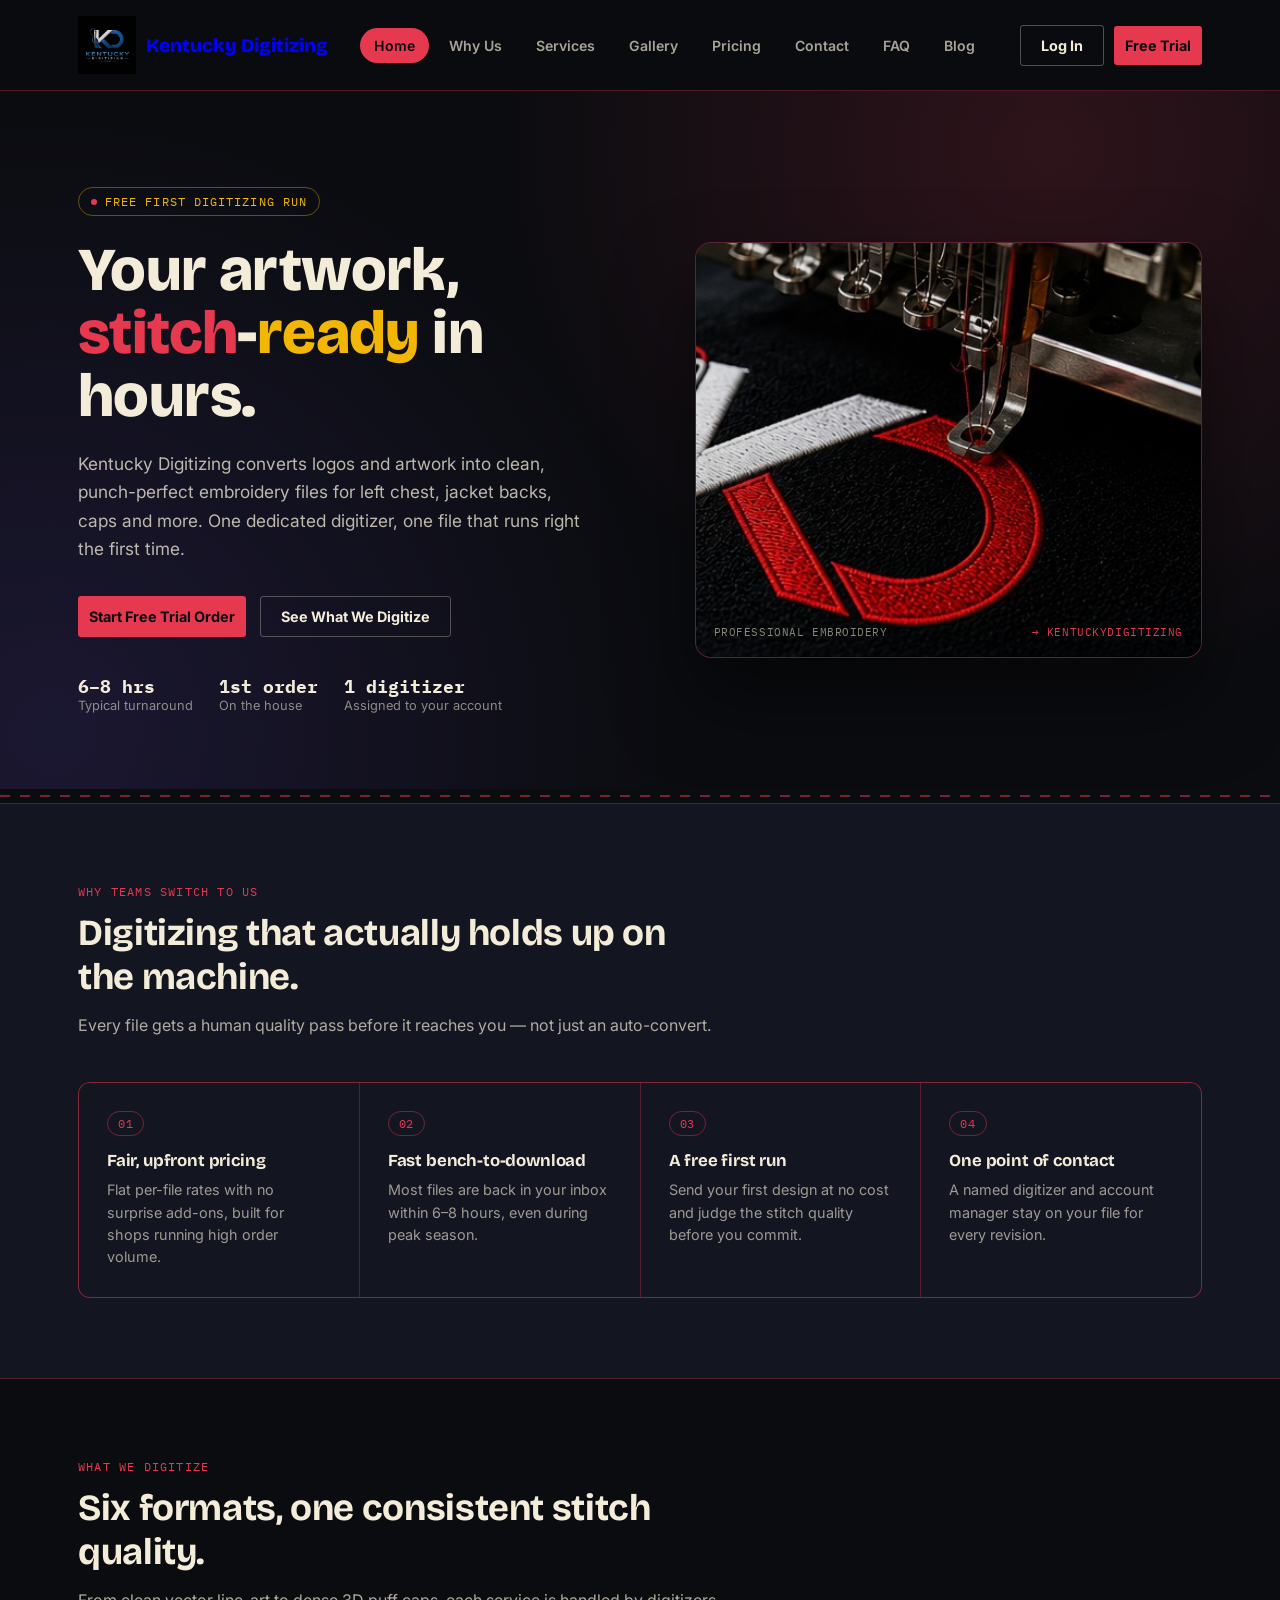
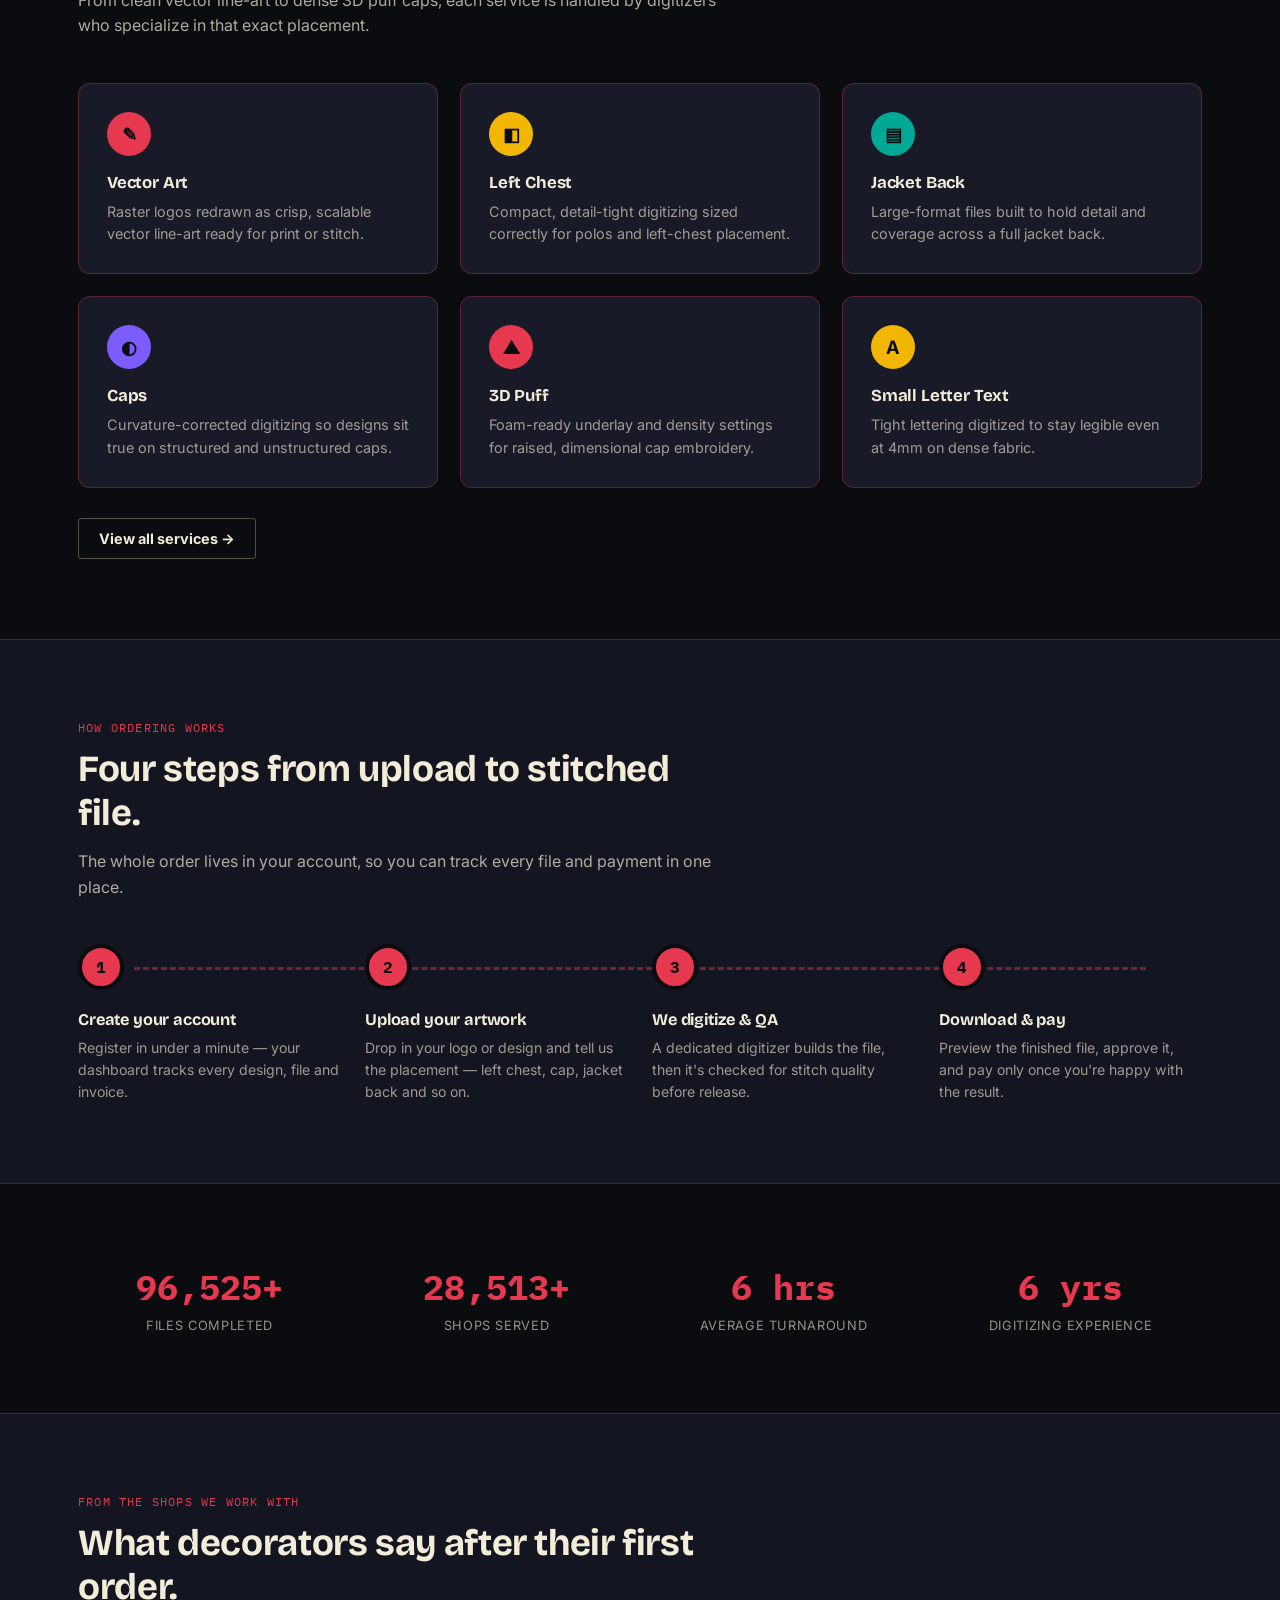
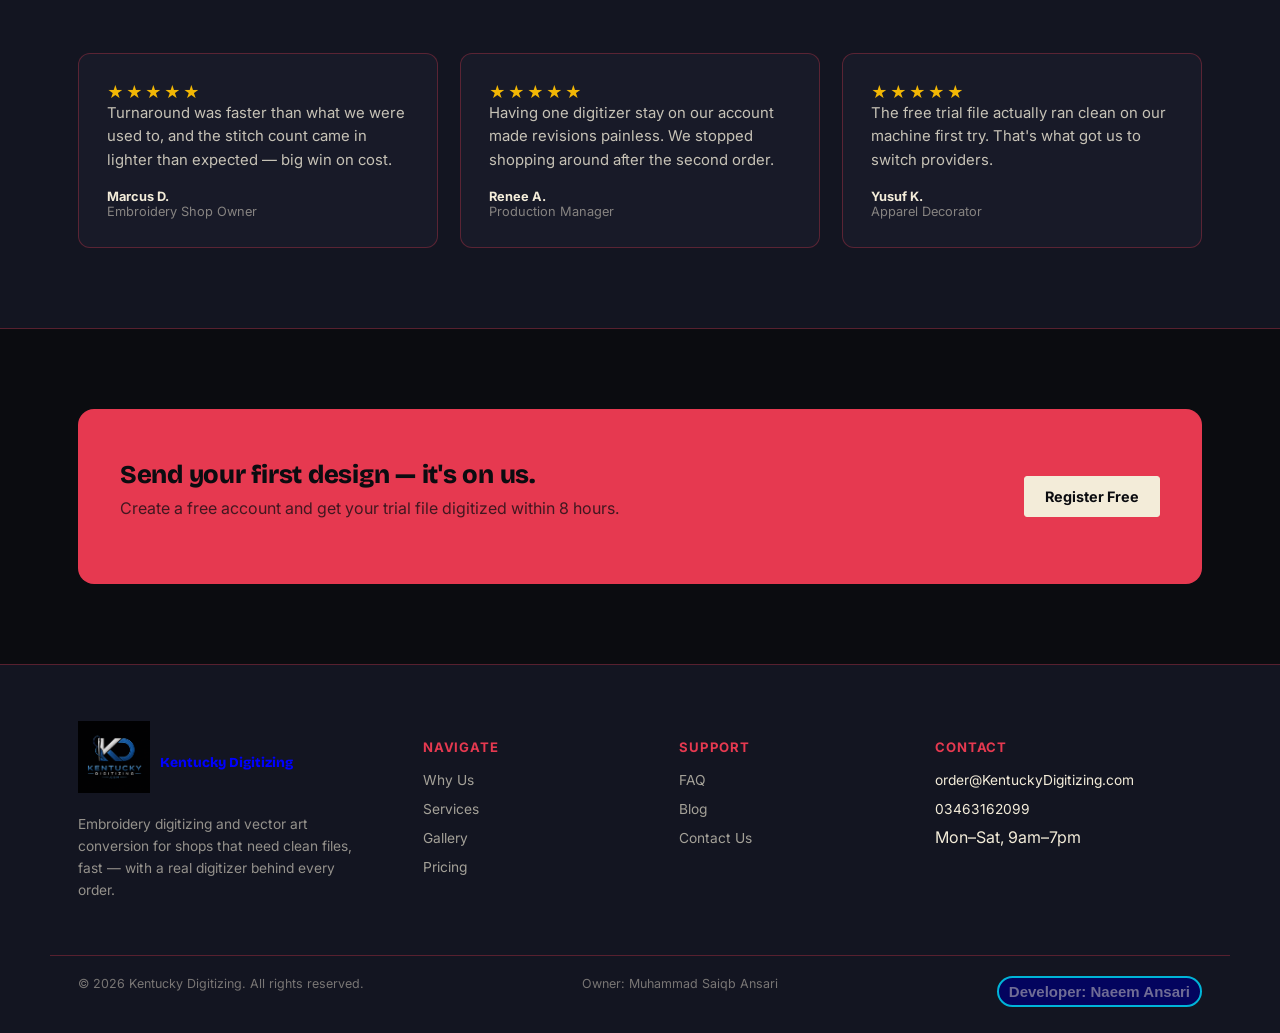
==== index.html @ 79f9b1a9 "Add files via upload" ====
<!DOCTYPE html>
<html lang="en">
<head>
<link rel="preconnect" href="https://fonts.googleapis.com">
<link rel="preconnect" href="https://fonts.gstatic.com" crossorigin>
<link href="https://fonts.googleapis.com/css2?family=Anton&family=Germania+One&family=Honk:MORF@15&family=Sekuya&display=swap" rel="stylesheet">

<meta charset="UTF-8">
<meta name="viewport" content="width=device-width, initial-scale=1.0">
<title>Kentucky Digitizing — Embroidery Digitizing &amp; Vector Art</title>
<meta name="description" content="Kentucky Digitizing turns your artwork into clean, machine-ready embroidery files. Fast turnaround, free first-order trial, dedicated digitizer.">
<link rel="preconnect" href="https://fonts.googleapis.com">
<link rel="preconnect" href="https://fonts.gstatic.com" crossorigin>
<link href="https://fonts.googleapis.com/css2?family=Bricolage+Grotesque:opsz,wght@12..96,400;12..96,600;12..96,700;12..96,800&family=Inter:wght@400;500;600;700&family=IBM+Plex+Mono:wght@500;600&display=swap" rel="stylesheet">
<link rel="stylesheet" href="assets/style.css">
<link rel="icon" type="image/png" href="assets/favicon.png">
<link rel="apple-touch-icon" href="assets/favicon.png">
<style>
  .hero{ position:relative; padding:96px 0 76px; overflow:hidden;
    background: radial-gradient(circle at 82% 8%, rgba(230,57,80,0.16), transparent 45%),
                radial-gradient(circle at 4% 92%, rgba(124,92,252,0.14), transparent 45%);
  }
  .hero-grid{ display:grid; grid-template-columns:1.05fr 0.95fr; gap:56px; align-items:center; position:relative; z-index:1;}
  .eyebrow{ display:inline-flex; align-items:center; gap:8px; font-family:'IBM Plex Mono',monospace; font-size:0.75rem; letter-spacing:0.09em; text-transform:uppercase; color:var(--gold); padding:6px 12px; border:1px solid rgba(242,183,5,0.4); border-radius:20px; margin-bottom:22px;}
  .eyebrow .dot{width:6px;height:6px;border-radius:50%;background:var(--crimson);}
  .hero h1{ font-size:clamp(2.3rem,4.8vw,3.8rem); line-height:1.04; font-weight:800; color:var(--canvas);}
  .hero h1 .sw1{color:var(--crimson);}
  .hero h1 .sw2{color:var(--gold);}
  .hero p.lead{ margin-top:22px; font-size:1.08rem; line-height:1.65; color:rgba(243,236,217,0.76); max-width:46ch;}
  .hero-ctas{display:flex; gap:14px; margin-top:32px; flex-wrap:wrap;}
  .trust-row{display:flex; gap:26px; margin-top:38px; flex-wrap:wrap;}
  .trust-row div{font-size:0.8rem; color:rgba(243,236,217,0.55);}
  .trust-row strong{display:block; font-family:'IBM Plex Mono',monospace; font-size:1.12rem; color:var(--canvas);}

  .hoop{ position:relative; aspect-ratio:1/0.82; border-radius:16px; background:var(--bg-card); border:1px solid var(--line); overflow:hidden;
    box-shadow:0 40px 80px rgba(0,0,0,0.5);}
  .hoop-inner{ position:absolute; inset:26px; border:2px dashed rgba(243,236,217,0.18); border-radius:50%; display:flex; align-items:center; justify-content:center;}
  .hoop-fabric{ position:absolute; inset:0; background-image: linear-gradient(rgba(243,236,217,0.05) 1px, transparent 1px), linear-gradient(90deg, rgba(243,236,217,0.05) 1px, transparent 1px); background-size:14px 14px;}
  .hoop-caption{ position:absolute; bottom:18px; left:18px; right:18px; display:flex; justify-content:space-between; font-family:'IBM Plex Mono',monospace; font-size:0.7rem; color:rgba(243,236,217,0.55); text-transform:uppercase; letter-spacing:0.05em;}
  .hoop-caption span.hot{color:var(--crimson);}
  .hoop-mark{ position:relative; z-index:1; text-align:center; }
  .hoop-mark svg{ width:150px; height:150px; }
  .stitch-path{ fill:none; stroke-width:3; stroke-linecap:round; stroke-dasharray:6 7; stroke-dashoffset:900; animation:draw 3s ease forwards 0.4s;}
  .stitch-path.c1{stroke:var(--crimson);}
  .stitch-path.c2{stroke:var(--gold); animation-delay:1s;}
  .stitch-path.c3{stroke:var(--teal); animation-delay:1.7s;}
  @keyframes draw{ to{ stroke-dashoffset:0; } }
  .hoop-hint{ margin-top:14px; font-family:'IBM Plex Mono',monospace; font-size:0.7rem; color:rgba(243,236,217,0.4); text-transform:uppercase; letter-spacing:0.06em;}

  @media (max-width:960px){ .hero-grid{grid-template-columns:1fr;} .hoop{order:-1;} }

  .spool-grid{ display:grid; grid-template-columns:repeat(3,1fr); gap:22px; }
  @media (max-width:900px){.spool-grid{grid-template-columns:1fr 1fr;}}
  @media (max-width:560px){.spool-grid{grid-template-columns:1fr;}}

  .process-line{ position:relative; display:grid; grid-template-columns:repeat(4,1fr); gap:24px; }
  .process-line::before{ content:""; position:absolute; top:23px; left:5%; right:5%; height:0; border-top:3px dashed color-mix(in srgb, var(--accent) 45%, transparent); z-index:0;}
  .step{position:relative; z-index:1;}
  .step-badge{ width:46px; height:46px; border-radius:50%; background:var(--accent); color:var(--bg); display:flex; align-items:center; justify-content:center; font-family:'IBM Plex Mono',monospace; font-weight:700; margin-bottom:20px; border:4px solid var(--bg);}
  .step h3{font-size:1.02rem; color:var(--canvas); margin-bottom:8px; font-weight:700;}
  .step p{font-size:0.88rem; color:rgba(243,236,217,0.62); line-height:1.55; margin:0;}
  @media (max-width:900px){.process-line{grid-template-columns:1fr 1fr; row-gap:36px;} .process-line::before{display:none;}}
  @media (max-width:560px){.process-line{grid-template-columns:1fr;}}

  .quote-row{display:grid; grid-template-columns:repeat(3,1fr); gap:22px;}
  .quote-card p{font-size:0.93rem; line-height:1.6; color:rgba(243,236,217,0.8); margin:0 0 16px;}
  .quote-who{display:flex; justify-content:space-between; align-items:center; font-size:0.8rem;}
  .quote-who strong{color:var(--canvas); display:block;}
  .quote-who span{color:rgba(243,236,217,0.5);}
  .stars{color:var(--gold); letter-spacing:2px;}
  @media (max-width:900px){.quote-row{grid-template-columns:1fr;}}

  .hero-photo{position:relative;} .hero-photo img{width:100%;height:100%;object-fit:cover;display:block;} .hero-photo .hoop-overlay{position:absolute;inset:0;background:linear-gradient(90deg,rgba(10,11,13,.12),rgba(10,11,13,.02));pointer-events:none;}
</style>
</head>
<body class="pg-home">

<header>
  <div class="nav">
    <a href="index.html" class="brand"><img class="site-logo" src="assets/kentucky-digitizing-logo.png" alt="Kentucky Digitizing logo"><span class="brand-name">Kentucky Digitizing</span></a>
    <nav class="navlinks" id="navlinks">
      <a href="index.html">Home</a>
      <a href="why-us.html">Why Us</a>
      <a href="services.html">Services</a>
      <a href="gallery.html">Gallery</a>
      <a href="pricing.html">Pricing</a>
      <a href="contact.html">Contact</a>
      <a href="faq.html">FAQ</a>
      <a href="blog.html">Blog</a>
    </nav>
    <div class="navcta">
      <a href="contact.html" class="btn btn-ghost">Log In</a>
      <a href="pricing.html" class="btn btn-primary">Free Trial</a>
      <button class="menu-toggle" id="menuToggle" aria-label="Toggle menu">☰</button>
    </div>
  </div>
</header>

<section class="hero">
  <div class="wrap hero-grid">
    <div>
      <span class="eyebrow"><span class="dot"></span> Free first digitizing run</span>
      <h1>Your artwork, <span class="sw1">stitch</span>-<span class="sw2">ready</span> in hours.</h1>
      <p class="lead">Kentucky Digitizing converts logos and artwork into clean, punch-perfect embroidery files for left chest, jacket backs, caps and more. One dedicated digitizer, one file that runs right the first time.</p>
      <div class="hero-ctas">
        <a href="pricing.html" class="btn btn-primary">Start Free Trial Order</a>
        <a href="services.html" class="btn btn-ghost">See What We Digitize</a>
      </div>
      <div class="trust-row">
        <div><strong>6–8 hrs</strong>Typical turnaround</div>
        <div><strong>1st order</strong>On the house</div>
        <div><strong>1 digitizer</strong>Assigned to your account</div>
      </div>
    </div>
    <div class="hoop hero-photo">
      <img src="assets/gallery/hero-embroidery-machine.jpg" alt="Embroidery machine stitching a Kentucky Digitizing design">
      <div class="hoop-overlay"></div>
      <div class="hoop-caption"><span>PROFESSIONAL EMBROIDERY</span><span class="hot">→ KENTUCKYDIGITIZING</span></div>
    </div>
  </div>
</section>

<div class="stitch-rule"></div>

<section class="band">
  <div class="wrap">
    <div class="section-head">
      <span class="kicker">Why teams switch to us</span>
      <h2>Digitizing that actually holds up on the machine.</h2>
      <p>Every file gets a human quality pass before it reaches you — not just an auto-convert.</p>
    </div>
    <div class="grid-4">
      <div class="card"><div class="tag">01</div><h3 style="margin:14px 0 8px;font-size:1.05rem;">Fair, upfront pricing</h3><p style="font-size:0.9rem;color:rgba(243,236,217,0.62);margin:0;line-height:1.55;">Flat per-file rates with no surprise add-ons, built for shops running high order volume.</p></div>
      <div class="card"><div class="tag">02</div><h3 style="margin:14px 0 8px;font-size:1.05rem;">Fast bench-to-download</h3><p style="font-size:0.9rem;color:rgba(243,236,217,0.62);margin:0;line-height:1.55;">Most files are back in your inbox within 6–8 hours, even during peak season.</p></div>
      <div class="card"><div class="tag">03</div><h3 style="margin:14px 0 8px;font-size:1.05rem;">A free first run</h3><p style="font-size:0.9rem;color:rgba(243,236,217,0.62);margin:0;line-height:1.55;">Send your first design at no cost and judge the stitch quality before you commit.</p></div>
      <div class="card"><div class="tag">04</div><h3 style="margin:14px 0 8px;font-size:1.05rem;">One point of contact</h3><p style="font-size:0.9rem;color:rgba(243,236,217,0.62);margin:0;line-height:1.55;">A named digitizer and account manager stay on your file for every revision.</p></div>
    </div>
  </div>
</section>

<section>
  <div class="wrap">
    <div class="section-head">
      <span class="kicker">What we digitize</span>
      <h2>Six formats, one consistent stitch quality.</h2>
      <p>From clean vector line-art to dense 3D puff caps, each service is handled by digitizers who specialize in that exact placement.</p>
    </div>
    <div class="spool-grid">
      <div class="card"><div class="pill-icon" style="background:var(--crimson);">✎</div><h3 style="font-size:1.05rem;margin-bottom:8px;">Vector Art</h3><p style="font-size:0.9rem;color:rgba(243,236,217,0.62);margin:0;line-height:1.55;">Raster logos redrawn as crisp, scalable vector line-art ready for print or stitch.</p></div>
      <div class="card"><div class="pill-icon" style="background:var(--gold);">◧</div><h3 style="font-size:1.05rem;margin-bottom:8px;">Left Chest</h3><p style="font-size:0.9rem;color:rgba(243,236,217,0.62);margin:0;line-height:1.55;">Compact, detail-tight digitizing sized correctly for polos and left-chest placement.</p></div>
      <div class="card"><div class="pill-icon" style="background:var(--teal);">▤</div><h3 style="font-size:1.05rem;margin-bottom:8px;">Jacket Back</h3><p style="font-size:0.9rem;color:rgba(243,236,217,0.62);margin:0;line-height:1.55;">Large-format files built to hold detail and coverage across a full jacket back.</p></div>
      <div class="card"><div class="pill-icon" style="background:var(--violet);">◐</div><h3 style="font-size:1.05rem;margin-bottom:8px;">Caps</h3><p style="font-size:0.9rem;color:rgba(243,236,217,0.62);margin:0;line-height:1.55;">Curvature-corrected digitizing so designs sit true on structured and unstructured caps.</p></div>
      <div class="card"><div class="pill-icon" style="background:var(--crimson);">▲</div><h3 style="font-size:1.05rem;margin-bottom:8px;">3D Puff</h3><p style="font-size:0.9rem;color:rgba(243,236,217,0.62);margin:0;line-height:1.55;">Foam-ready underlay and density settings for raised, dimensional cap embroidery.</p></div>
      <div class="card"><div class="pill-icon" style="background:var(--gold);">A</div><h3 style="font-size:1.05rem;margin-bottom:8px;">Small Letter Text</h3><p style="font-size:0.9rem;color:rgba(243,236,217,0.62);margin:0;line-height:1.55;">Tight lettering digitized to stay legible even at 4mm on dense fabric.</p></div>
    </div>
    <div style="margin-top:30px;"><a href="services.html" class="btn btn-ghost">View all services →</a></div>
  </div>
</section>

<section class="band">
  <div class="wrap">
    <div class="section-head">
      <span class="kicker">How ordering works</span>
      <h2>Four steps from upload to stitched file.</h2>
      <p>The whole order lives in your account, so you can track every file and payment in one place.</p>
    </div>
    <div class="process-line">
      <div class="step"><div class="step-badge">1</div><h3>Create your account</h3><p>Register in under a minute — your dashboard tracks every design, file and invoice.</p></div>
      <div class="step"><div class="step-badge">2</div><h3>Upload your artwork</h3><p>Drop in your logo or design and tell us the placement — left chest, cap, jacket back and so on.</p></div>
      <div class="step"><div class="step-badge">3</div><h3>We digitize &amp; QA</h3><p>A dedicated digitizer builds the file, then it's checked for stitch quality before release.</p></div>
      <div class="step"><div class="step-badge">4</div><h3>Download &amp; pay</h3><p>Preview the finished file, approve it, and pay only once you're happy with the result.</p></div>
    </div>
  </div>
</section>

<section>
  <div class="wrap stats-grid">
    <div class="stat"><strong data-count="98000" data-suffix="+">98,000</strong><span>Files completed</span></div>
    <div class="stat"><strong data-count="31500" data-suffix="+">31,500</strong><span>Shops served</span></div>
    <div class="stat"><strong data-count="8" data-suffix=" hrs">8</strong><span>Average turnaround</span></div>
    <div class="stat"><strong data-count="11" data-suffix=" yrs">11</strong><span>Digitizing experience</span></div>
  </div>
</section>

<section class="band">
  <div class="wrap">
    <div class="section-head">
      <span class="kicker">From the shops we work with</span>
      <h2>What decorators say after their first order.</h2>
    </div>
    <div class="quote-row">
      <div class="card quote-card"><div class="stars">★★★★★</div><p>Turnaround was faster than what we were used to, and the stitch count came in lighter than expected — big win on cost.</p><div class="quote-who"><div><strong>Marcus D.</strong><span>Embroidery Shop Owner</span></div></div></div>
      <div class="card quote-card"><div class="stars">★★★★★</div><p>Having one digitizer stay on our account made revisions painless. We stopped shopping around after the second order.</p><div class="quote-who"><div><strong>Renee A.</strong><span>Production Manager</span></div></div></div>
      <div class="card quote-card"><div class="stars">★★★★★</div><p>The free trial file actually ran clean on our machine first try. That's what got us to switch providers.</p><div class="quote-who"><div><strong>Yusuf K.</strong><span>Apparel Decorator</span></div></div></div>
    </div>
  </div>
</section>

<section>
  <div class="wrap">
    <div class="cta-band">
      <div><h2>Send your first design — it's on us.</h2><p>Create a free account and get your trial file digitized within 8 hours.</p></div>
      <a href="contact.html" class="btn btn-navlike">Register Free</a>
    </div>
  </div>
</section>

<footer>
  <div class="wrap foot-grid">
    <div class="foot-brand">
      <a href="index.html" class="brand"><img class="site-logo" src="assets/kentucky-digitizing-logo.png" alt="Kentucky Digitizing logo"><span class="brand-name">Kentucky Digitizing</span></a>
      <p>Embroidery digitizing and vector art conversion for shops that need clean files, fast — with a real digitizer behind every order.</p>
    </div>
    <div><h4>Navigate</h4><ul><li><a href="why-us.html">Why Us</a></li><li><a href="services.html">Services</a></li><li><a href="gallery.html">Gallery</a></li><li><a href="pricing.html">Pricing</a></li></ul></div>
    <div><h4>Support</h4><ul><li><a href="faq.html">FAQ</a></li><li><a href="blog.html">Blog</a></li><li><a href="contact.html">Contact Us</a></li></ul></div>
    <div><h4>Contact</h4><ul><li><a href="mailto:order@KentuckyDigitizing.com">order@KentuckyDigitizing.com</a></li><li><a href="tel:03463162099">03463162099</a></li><li>Mon–Sat, 9am–7pm</li></ul></div>
  </div>
  <div class="wrap foot-bottom">
    <span>© 2026 Kentucky Digitizing. All rights reserved.</span>
    <span>Owner: Muhammad Saiqb Ansari</span>
	<a href="tel:03161618156" class="Naeem" >Developer: Naeem Ansari</a>
  </div>
</footer>

<script src="assets/script.js"></script>
</body>
</html>
---- assets/style.css ----
/* ============ StitchForge Digitizing — design system ============ */
// <uniquifier>: Use a unique and descriptive class name

.honk-<uniquifier> {
  font-family: "Honk", system-ui;
  font-optical-sizing: auto;
  font-weight: 400;
  font-style: normal;
  font-variation-settings:
    "MORF" 15,
    "SHLN" 50;
}

:root{
  --bg:#0b0c10;
  --bg-soft:#131521;
  --bg-card:#181a28;
  --canvas:#f3ecd9;
  --charcoal:#23252f;
  --line: color-mix(in srgb, var(--accent) 32%, transparent);

  /* thread spool palette — each page owns one as its accent */
  --crimson:#e63950;
  --gold:#f2b705;
  --teal:#00a896;
  --violet:#7c5cfc;

  --accent: var(--crimson); /* overridden per page via body class */
  --maxw: 1180px;
}
body.pg-home{ --accent: var(--crimson); }
body.pg-why{ --accent: var(--violet); }
body.pg-services{ --accent: var(--gold); }
body.pg-gallery{ --accent: var(--teal); }
body.pg-pricing{ --accent: var(--gold); }
body.pg-contact{ --accent: var(--crimson); }
body.pg-faq{ --accent: var(--violet); }
body.pg-blog{ --accent: var(--teal); }

*{box-sizing:border-box;}
html{scroll-behavior:smooth;}
body{
  margin:0;
  background:var(--bg);
  color:var(--canvas);
  font-family:'Inter',sans-serif;
  -webkit-font-smoothing:antialiased;
  overflow-x:hidden;
}
h1,h2,h3,.display{
  font-family:'Bricolage Grotesque',sans-serif;
  letter-spacing:-0.01em;
  margin:0;
}
.mono{font-family:'IBM Plex Mono',monospace;}
a{color:inherit;text-decoration:none;}
img{max-width:100%;display:block;}
.wrap{max-width:var(--maxw);margin:0 auto;padding:0 28px;}
::selection{background:var(--accent);color:var(--bg);}
@media (prefers-reduced-motion: reduce){
  *{animation-duration:0.001ms !important; animation-iteration-count:1 !important; transition-duration:0.001ms !important;}
}

/* ---------- stitched rule ---------- */
.stitch-rule{
  height:14px; width:100%;
  background-image: repeating-linear-gradient(90deg, var(--accent) 0 10px, transparent 10px 20px);
  background-size: 20px 2px; background-repeat: repeat-x; background-position: left center;
  opacity:0.5;
}

/* ---------- header ---------- */
/* Note: no backdrop-filter/transform here on purpose — either one makes this
   element a "containing block" for its position:fixed children, which traps
   the mobile nav panel inside the header box instead of letting it hide
   against the real viewport. Use a near-opaque solid background instead. */
header{
  position:sticky; top:0; z-index:50;
  background:rgba(11,12,16,0.97);
  border-bottom:1px solid var(--line);
}
.nav{ display:flex; align-items:center; justify-content:space-between; padding:16px 28px; max-width:var(--maxw); margin:0 auto; }
.brand{ display:flex; align-items:center; gap:10px; font-family:'Bricolage Grotesque',sans-serif; font-weight:800; font-size:1.2rem; color:var(--canvas); }
.brand-mark{width:28px;height:28px;flex:none;}
.navlinks{display:flex; gap:6px; align-items:center;}
.navlinks a{
  font-size:0.88rem; font-weight:600; color:rgba(243,236,217,0.68);
  padding:9px 14px; border-radius:20px;
  transition:color .2s, background .2s;
}
.navlinks a:hover{color:var(--canvas); background:rgba(243,236,217,0.06);}
.navlinks a.active{color:var(--bg); background:var(--accent);}
.btn{
  display:inline-flex; align-items:center; gap:8px;
  padding:11px 20px; border-radius:3px;
  font-weight:700; font-size:0.9rem;
  border:1px solid transparent;
  cursor:pointer;
  transition:transform .18s ease, background .2s, border-color .2s, color .2s;
}
.btn-primary{background:var(--accent); color:var(--bg);padding:10px;}
.btn-primary:hover{transform:translateY(-4px); filter:brightness(1.1);}
.btn-ghost{border-color:rgba(243,236,217,0.3); color:var(--canvas);}
.btn-ghost:hover{border-color:var(--accent); color:var(--accent);transform:translateY(-4px);}
.navcta{display:flex; gap:10px; align-items:center;}
.menu-toggle{display:none;background:none;border:none;color:var(--canvas);font-size:1.6rem;cursor:pointer;}

@media (max-width: 980px){
  .navlinks{
    position:fixed; inset:60px 0 0 0; background:var(--bg);
    flex-direction:column; align-items:flex-start; padding:28px; gap:6px;
    transform:translateY(-110%); transition:transform .3s ease; border-top:1px solid var(--line);
  }
  .navlinks.open{transform:translateY(0);}
  .navlinks a{width:100%; padding:14px 10px; font-size:1rem;}
  .menu-toggle{display:block;}
  .navcta .btn-ghost{display:none;}
}

/* ---------- page hero (used on inner pages) ---------- */
.page-hero{
  padding:64px 0 54px;
  background:
    radial-gradient(circle at 85% 0%, color-mix(in srgb, var(--accent) 22%, transparent), transparent 50%);
  border-bottom:1px solid var(--line);
}
.page-hero .kicker{ color:var(--accent); }
.page-hero h1{ font-size:clamp(2rem,4.4vw,3.1rem); font-weight:800; margin-top:10px; max-width:18ch;}
.page-hero p{ margin-top:16px; color:rgba(243,236,217,0.72); max-width:56ch; font-size:1.02rem; line-height:1.6;}
.crumb{font-family:'IBM Plex Mono',monospace; font-size:0.76rem; color:rgba(243,236,217,0.5); text-transform:uppercase; letter-spacing:0.08em;}
.crumb a{color:var(--accent);}

section{padding:80px 0;}
.section-head{max-width:640px; margin-bottom:44px;}
.kicker{ font-family:'IBM Plex Mono',monospace; font-size:0.75rem; text-transform:uppercase; letter-spacing:0.1em; color:var(--accent); margin-bottom:12px; display:block; }
.section-head h2{font-size:clamp(1.6rem,3vw,2.3rem); color:var(--canvas); font-weight:700;}
.section-head p{margin-top:14px; color:rgba(243,236,217,0.7); font-size:1rem; line-height:1.6;}

.band{background:var(--bg-soft); border-top:1px solid var(--line); border-bottom:1px solid var(--line);}

/* ---------- cards ---------- */
.card{
  background:var(--bg-card); border:1px solid var(--line); border-radius:12px; padding:28px;
  transition:border-color .2s, transform .2s;
}
.card:hover{border-color:var(--accent); transform:translateY(-3px);}

.grid-2{display:grid; grid-template-columns:1fr 1fr; gap:22px;}
.grid-3{display:grid; grid-template-columns:repeat(3,1fr); gap:22px;}
.grid-4{display:grid; grid-template-columns:repeat(4,1fr); gap:1px; background:var(--line); border:1px solid var(--line); border-radius:12px; overflow:hidden;}
.grid-4 .card{border:none; border-radius:0; background:var(--bg-soft);}
@media (max-width:900px){.grid-3,.grid-4{grid-template-columns:1fr 1fr;} .grid-2{grid-template-columns:1fr;}}
@media (max-width:560px){.grid-3,.grid-4{grid-template-columns:1fr;}}

.pill-icon{
  width:44px; height:44px; border-radius:50%;
  display:flex; align-items:center; justify-content:center;
  margin-bottom:16px; font-size:1.15rem; color:var(--bg); font-weight:700;
}

/* ---------- footer ---------- */
footer{border-top:1px solid var(--line); padding:56px 0 26px; background:var(--bg-soft);}
.foot-grid{display:grid; grid-template-columns:1.4fr 1fr 1fr 1.2fr; gap:34px;}
.foot-grid h4{font-size:0.82rem; text-transform:uppercase; letter-spacing:0.06em; color:var(--accent); margin-bottom:14px;}
.foot-grid ul{list-style:none; padding:0; margin:0; display:flex; flex-direction:column; gap:9px;}
.foot-grid a{font-size:0.86rem; color:rgba(243,236,217,0.65); transition:color .2s;}
.foot-grid a:hover{color:var(--canvas);}
.foot-brand p{font-size:0.86rem; color:rgba(243,236,217,0.58); line-height:1.6; max-width:32ch; margin-top:10px;}
.foot-bottom{margin-top:40px; padding-top:20px; border-top:1px solid var(--line); display:flex; justify-content:space-between; flex-wrap:wrap; gap:10px; font-size:0.78rem; color:rgba(243,236,217,0.45);}
@media (max-width:900px){.foot-grid{grid-template-columns:1fr 1fr;}}
@media (max-width:560px){.foot-grid{grid-template-columns:1fr;}}

/* ---------- stitch cursor trail canvas ---------- */
#stitchCanvas{ position:absolute; inset:0; width:100%; height:100%; pointer-events:none; }

/* ---------- stats ---------- */
.stats-grid{display:grid; grid-template-columns:repeat(4,1fr); gap:24px; text-align:center;}
.stat strong{ display:block; font-family:'IBM Plex Mono',monospace; font-size:clamp(1.5rem,3vw,2.2rem); color:var(--accent); }
.stat span{display:block; margin-top:8px; font-size:0.8rem; color:rgba(243,236,217,0.6); text-transform:uppercase; letter-spacing:0.05em;}
@media (max-width:700px){.stats-grid{grid-template-columns:1fr 1fr; row-gap:30px;}}

/* stats drop-in animation: number falls from above and settles with a small bounce */
.stat{ opacity:0; transform:translateY(-70px) scale(0.85); will-change:transform,opacity; }
.stat.stat-in{ animation:statDrop 0.85s cubic-bezier(.22,1.4,.36,1) forwards; }
.stats-grid .stat:nth-child(1){ animation-delay:0s; }
.stats-grid .stat:nth-child(2){ animation-delay:0.14s; }
.stats-grid .stat:nth-child(3){ animation-delay:0.28s; }
.stats-grid .stat:nth-child(4){ animation-delay:0.42s; }
@keyframes statDrop{
  0%{ opacity:0; transform:translateY(-70px) scale(0.85); }
  60%{ opacity:1; transform:translateY(8px) scale(1.05); }
  80%{ transform:translateY(-4px) scale(0.99); }
  100%{ opacity:1; transform:translateY(0) scale(1); }
}
@media (prefers-reduced-motion: reduce){
  .stat{ opacity:1; transform:none; }
  .stat.stat-in{ animation:none; }
}

/* ---------- cta band ---------- */
.cta-band{
  background:var(--accent);
  border-radius:16px; padding:50px 42px;
  display:flex; align-items:center; justify-content:space-between; gap:24px; flex-wrap:wrap;
}
.cta-band h2{font-size:1.6rem; color:#0b0c10; font-weight:800; max-width:26ch;}
.cta-band p{color:rgba(11,12,16,0.75); margin-top:8px;}
.cta-band .btn-primary{background:var(--bg); color:var(--canvas); border-color:var(--bg);}
.cta-band .btn-primary:hover{background:var(--canvas); color:var(--bg); border-color:var(--canvas);}
/* CTA action buttons use the same light/neutral treatment as navbar links */
.cta-band .btn-navlike{background:var(--canvas); color:var(--bg); border-color:var(--canvas);}
.cta-band .btn-navlike:hover{background:transparent; color:var(--canvas); border-color:var(--canvas);}

/* ---------- misc components ---------- */
.tag{display:inline-block; font-family:'IBM Plex Mono',monospace; font-size:0.72rem; text-transform:uppercase; letter-spacing:0.06em; color:var(--accent); border:1px solid color-mix(in srgb, var(--accent) 45%, transparent); padding:4px 10px; border-radius:20px;}

.accordion-item{border-bottom:1px solid var(--line);}
.accordion-q{
  width:100%; text-align:left; background:none; border:none; color:var(--canvas);
  font-family:'Bricolage Grotesque',sans-serif; font-size:1.04rem; font-weight:700;
  padding:22px 0; cursor:pointer; display:flex; justify-content:space-between; align-items:center; gap:16px;
}
.accordion-q .plus{ color:var(--accent); font-size:1.3rem; transition:transform .25s; flex:none;}
.accordion-item.open .plus{transform:rotate(45deg);color:red;}
.accordion-a{ max-height:0; overflow:hidden; transition:max-height .3s ease; }
.accordion-a p{ padding:0 0 22px; color:rgba(243,236,217,0.68); line-height:1.6; font-size:0.94rem; margin:0; max-width:70ch;}

.form-field{ display:flex; flex-direction:column; gap:8px; margin-bottom:18px; }
.form-field label{ font-size:0.82rem; color:rgba(243,236,217,0.7); font-weight:600;}
.form-field input, .form-field select, .form-field textarea{
  background:var(--bg-card); border:1px solid var(--line); border-radius:6px; color:var(--canvas);
  padding:12px 14px; font-family:'Inter',sans-serif; font-size:0.94rem;
}
.form-field input:focus, .form-field select:focus, .form-field textarea:focus{ outline:2px solid var(--accent); border-color:transparent; }

.swatch{
  aspect-ratio:4/3; border-radius:12px; position:relative; overflow:hidden;
  display:flex; align-items:flex-end; padding:18px;
  border:1px solid var(--line);
}
.swatch span{ font-family:'IBM Plex Mono',monospace; font-size:0.76rem; color:var(--canvas); background:rgba(0,0,0,0.5); padding:4px 10px; border-radius:20px; }

.blog-card img, .blog-card .thumb{ border-radius:10px; margin-bottom:16px; }
.blog-meta{ font-family:'IBM Plex Mono',monospace; font-size:0.72rem; color:rgba(243,236,217,0.5); text-transform:uppercase; letter-spacing:0.05em; margin-bottom:10px; }


/* Kentucky Digitizing branding */
.site-logo{width:58px;height:58px;object-fit:contain;display:block;flex:0 0 auto;}
.brand{gap:10px;}
.brand-name{font-weight:1000;white-space:nowrap;color:blue;}
.brand-name:hover{
	color:red;
	transition:2s;
}
.foot-brand .site-logo{width:72px;height:72px;margin-bottom:10px;}
.info-card a, footer a[href^="mailto:"], footer a[href^="tel:"]{color:inherit;}
@media (max-width:560px){.site-logo{width:48px;height:48px;}.brand-name{font-size:.9rem;}}

/* ---------- embroidery showcase ---------- */
.embroidery-showcase{
  position:relative;
  overflow:hidden;
  background:
    radial-gradient(circle at 10% 20%, rgba(230,57,80,.10), transparent 32%),
    radial-gradient(circle at 90% 80%, rgba(124,92,252,.10), transparent 34%);
}
.embroidery-head{max-width:720px;}
.embroidery-grid{display:grid;grid-template-columns:repeat(3,1fr);gap:18px;}
.embroidery-card{
  position:relative;overflow:hidden;
  background:linear-gradient(145deg,rgba(255,255,255,.035),rgba(255,255,255,.012));
  border:1px solid var(--line);border-radius:16px;
  transition:transform .25s ease,border-color .25s ease,box-shadow .25s ease;
}
.embroidery-card:hover{transform:translateY(-5px);border-color:var(--accent);box-shadow:0 18px 45px rgba(0,0,0,.28);}
.embroidery-card.featured{grid-column:span 2;display:grid;grid-template-columns:.9fr 1.1fr;align-items:stretch;}
.embroidery-art{
  min-height:180px;position:relative;display:flex;align-items:center;justify-content:center;
  background-color:#101219;overflow:hidden;border-bottom:1px solid var(--line);
}
.featured .embroidery-art{height:100%;min-height:260px;border-bottom:0;border-right:1px solid var(--line);}
.embroidery-art:before{content:"";position:absolute;inset:18px;border:1px dashed rgba(243,236,217,.13);border-radius:50%;}
.hoop-art strong{font-family:'Bricolage Grotesque',sans-serif;font-size:4rem;letter-spacing:-.08em;color:var(--canvas);text-shadow:5px 0 0 var(--crimson),-5px 0 0 var(--teal);position:relative;z-index:2;}
.thread-ring{position:absolute;width:145px;height:145px;border:4px dashed var(--gold);border-radius:50%;animation:spinThread 12s linear infinite;}
.needle{position:absolute;left:27%;top:22%;font-size:4rem;color:var(--canvas);transform:rotate(35deg);z-index:3;}
.cap-art span,.puff-art span,.chest-art span,.patch-art span,.jacket-art span{font-family:'IBM Plex Mono',monospace;font-weight:700;letter-spacing:.12em;color:var(--canvas);position:relative;z-index:2;}
.cap-art:after{content:"";position:absolute;width:145px;height:72px;border:4px solid var(--teal);border-bottom:0;border-radius:90px 90px 0 0;bottom:36px;transform:skewX(-10deg);}
.cap-art i{position:absolute;width:110px;height:15px;background:var(--teal);bottom:32px;right:23%;border-radius:50%;transform:rotate(-8deg);}
.puff-art{background:radial-gradient(circle at center,rgba(230,57,80,.16),transparent 60%),#101219;}
.puff-art:after{content:"";position:absolute;width:105px;height:105px;border:8px solid var(--crimson);border-radius:18px;box-shadow:0 0 0 5px rgba(230,57,80,.18);transform:rotate(45deg);}
.chest-art:after{content:"";position:absolute;width:150px;height:115px;border:3px solid var(--gold);border-radius:16px 16px 35px 35px;transform:perspective(160px) rotateX(12deg);}
.chest-art b{position:absolute;width:52px;height:32px;border:3px solid var(--gold);border-radius:4px;right:28%;top:40%;z-index:1;}
.patch-art:after{content:"";position:absolute;width:125px;height:92px;background:rgba(0,168,150,.08);border:3px dashed var(--teal);border-radius:14px;transform:rotate(-6deg);}
.jacket-art:after{content:"";position:absolute;width:130px;height:135px;border:3px solid var(--violet);border-radius:18px 18px 35px 35px;top:25px;}
.jacket-art em{position:absolute;width:3px;height:118px;background:var(--violet);top:34px;z-index:1;}
.embroidery-content{padding:22px;}
.embroidery-content h3{margin:12px 0 8px;font-size:1.12rem;color:var(--canvas);}
.embroidery-content p{margin:0;color:rgba(243,236,217,.62);font-size:.88rem;line-height:1.6;}
.text-link{display:inline-block;margin-top:16px;color:var(--accent);font-family:'IBM Plex Mono',monospace;font-size:.76rem;font-weight:600;}
.text-link:hover{text-decoration:underline;}
.embroidery-cta{margin-top:24px;padding:22px 24px;border:1px solid var(--line);border-radius:14px;background:rgba(255,255,255,.025);display:flex;align-items:center;justify-content:space-between;gap:20px;flex-wrap:wrap;}
.embroidery-cta strong{display:block;color:var(--canvas);font-size:1.05rem;}
.embroidery-cta span{display:block;margin-top:4px;color:rgba(243,236,217,.58);font-size:.86rem;}
@keyframes spinThread{to{transform:rotate(360deg);}}
@media(max-width:900px){.embroidery-grid{grid-template-columns:1fr 1fr}.embroidery-card.featured{grid-column:span 2;}}
@media(max-width:620px){.embroidery-grid{grid-template-columns:1fr}.embroidery-card.featured{grid-column:auto;display:block}.featured .embroidery-art{min-height:220px;border-right:0;border-bottom:1px solid var(--line);}.embroidery-cta{align-items:flex-start;}.embroidery-cta .btn{width:100%;justify-content:center;}}
.Naeem{
	font-size:15px;
	font-weight:900;
	font-family:arial;
	color:#00b4d8;
	border:2px solid #00b4d8;
	padding:5px 10px 5px 10px;
	border-radius:50px;
	background:#03045e;
	text-decoration:none;
}
.Naeem:hover{
	color:#023e8a;
	cursor:pointer;
	transition:1s;
	background:#48cae4;
	border:2px solid #0077b6;
	box-shadow:2px 5px 2px 0px;
}
.cont{
	font-size:15px;
	font-weight:900;
	font-family:arial;
	color:#00b4d8;
	border:2px solid #00b4d8;
	padding:5px 10px 5px 10px;
	border-radius:50px;
	background:#03045e;
	text-decoration:none;
}
.cont:hover{
	color:#023e8a;
	cursor:pointer;
	transition:1s;
	background:#48cae4;
	border:2px solid #0077b6;
	box-shadow:2px 5px 2px 0px;
}
.N{
	margin:0px 0px 4px 70px ;
	color:red;
}
.N:hover{
	color:blue;
	cursor:pointer;
	transition:2s;
}
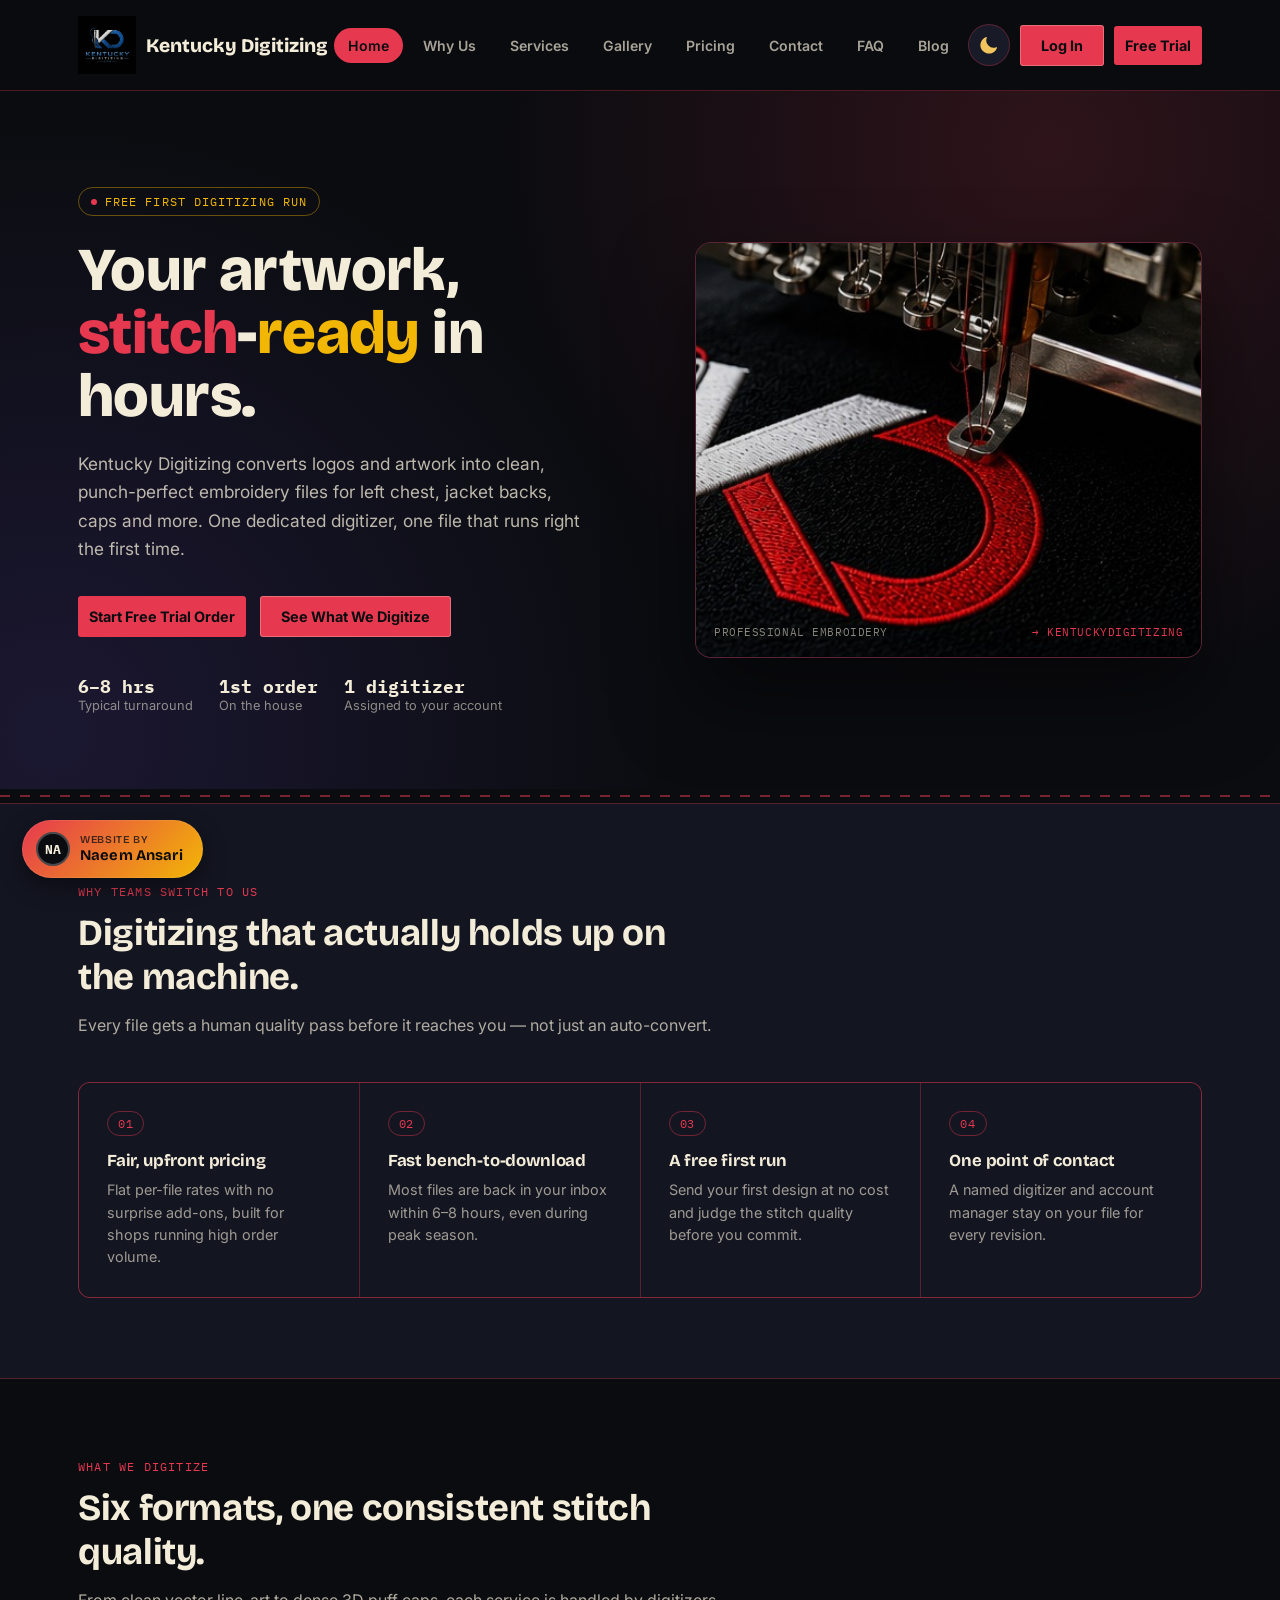
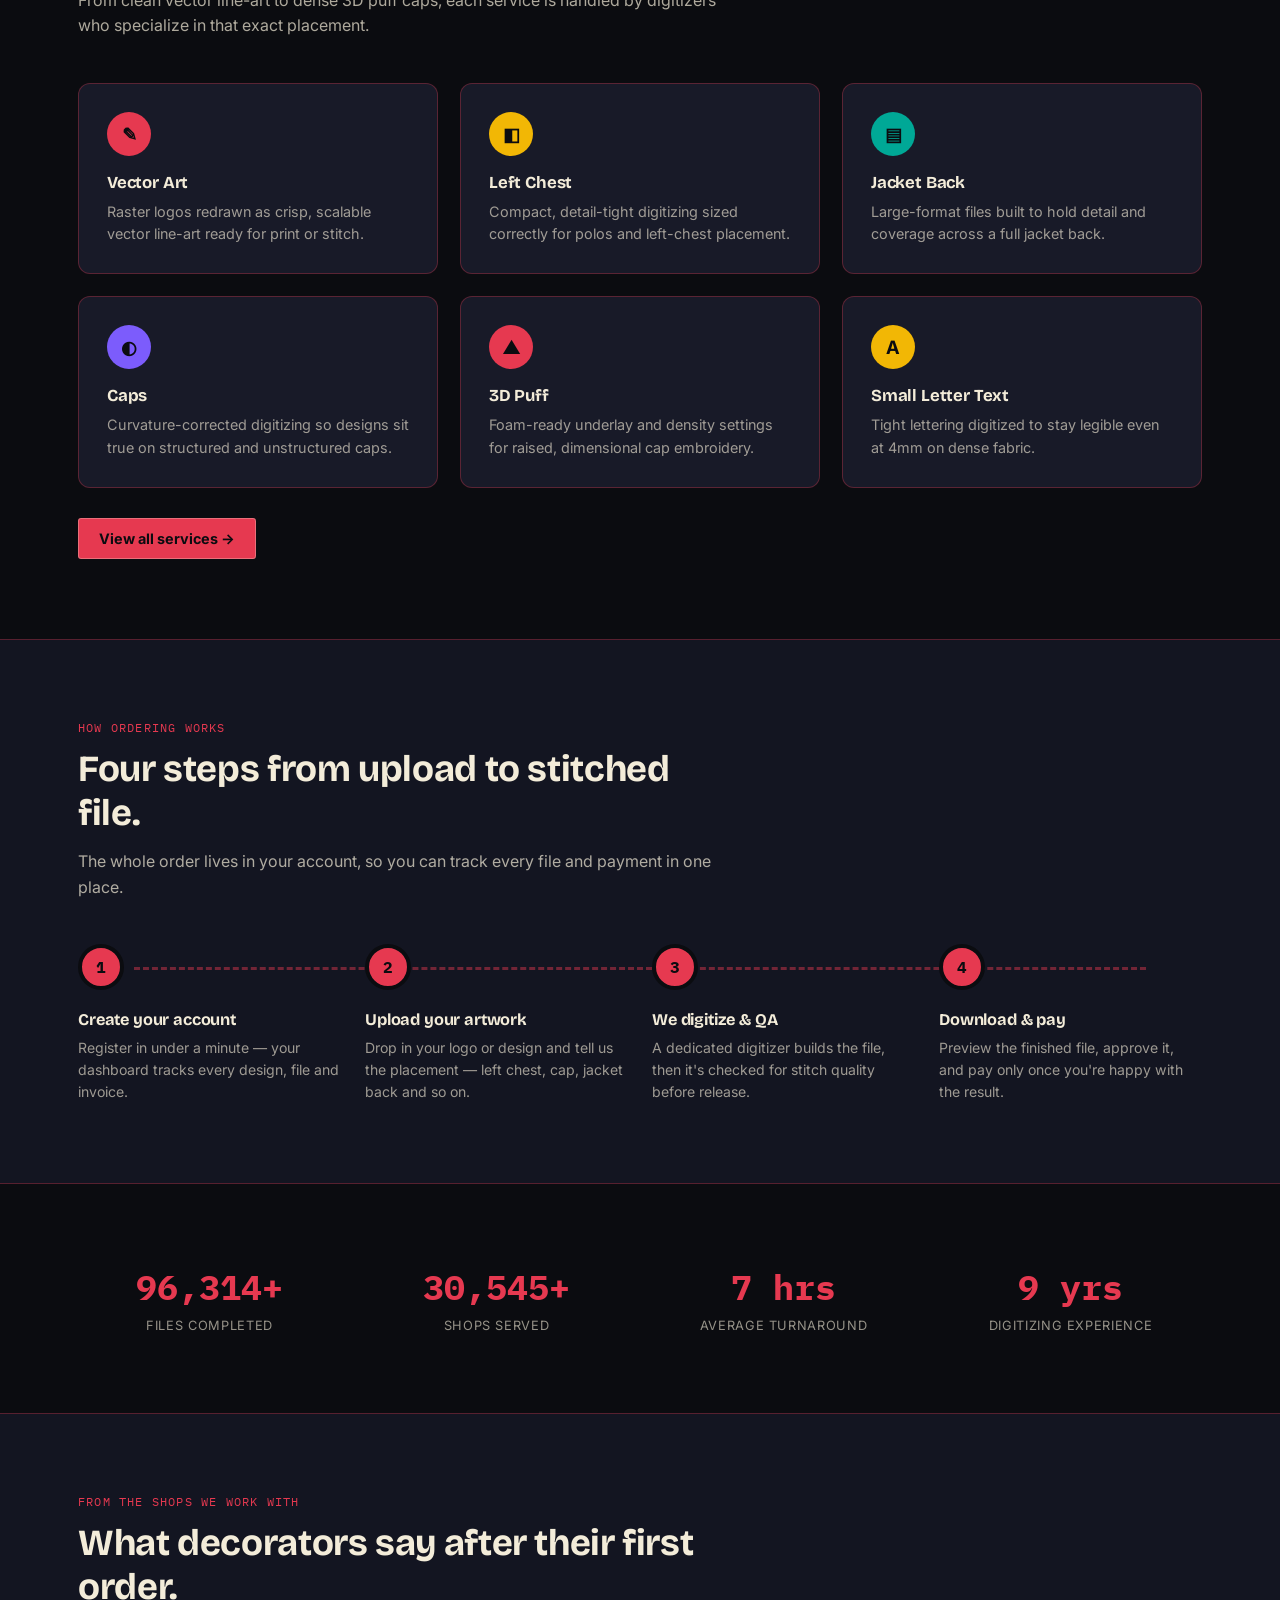
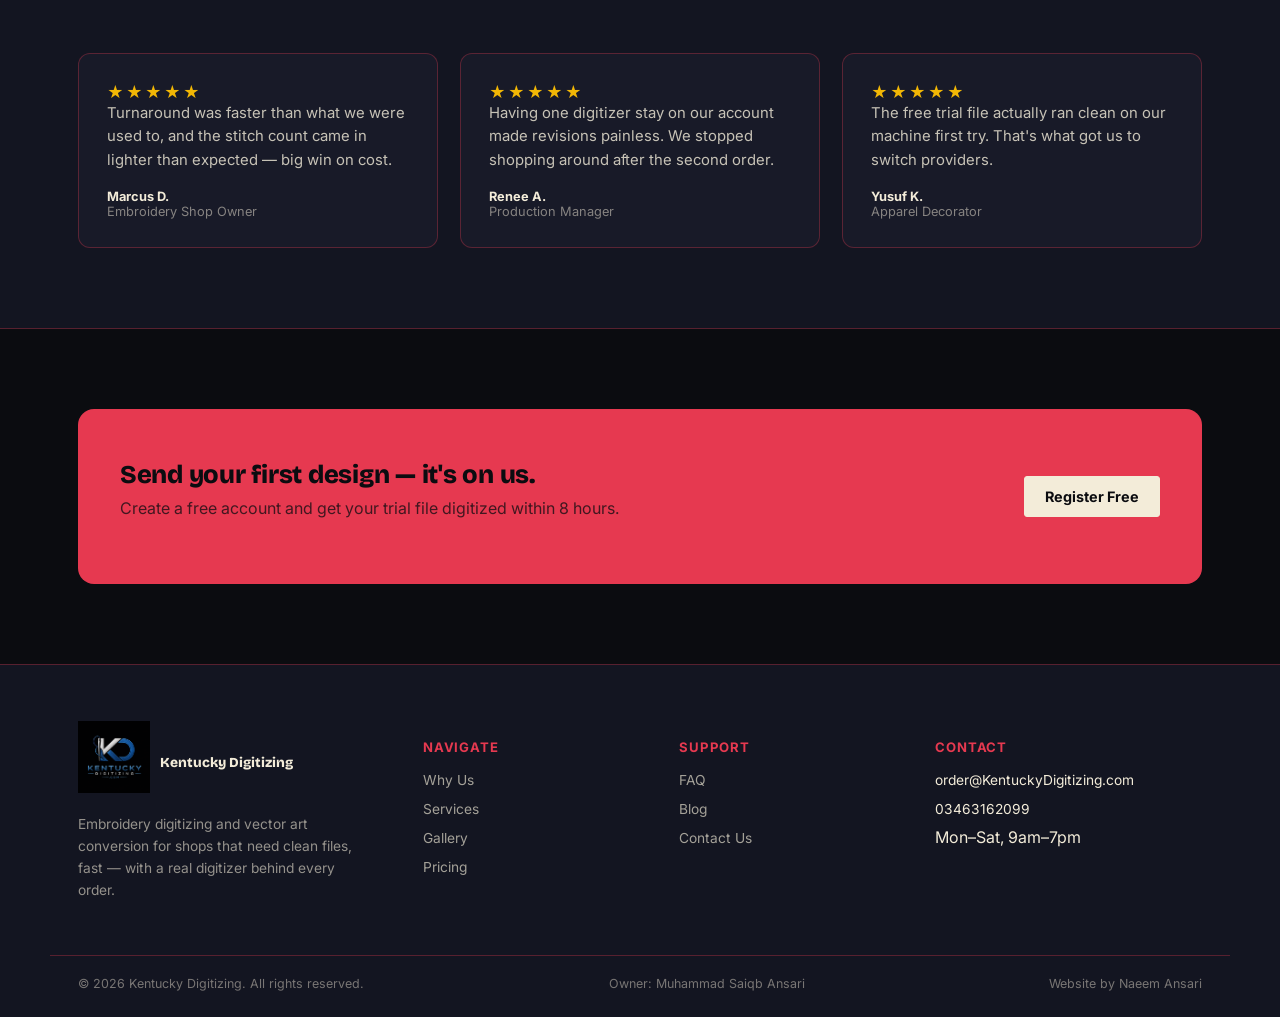
==== commit 9389b65b: "Add files via upload" ====
--- a/index.html
+++ b/index.html
@@ -1,6 +1,23 @@
 <!DOCTYPE html>
 <html lang="en">
 <head>
+<script>try{var t=localStorage.getItem('kd-theme');if(t!=='light'&&t!=='dark')t='dark';document.documentElement.setAttribute('data-theme',t);}catch(e){document.documentElement.setAttribute('data-theme','dark');}</script>
+<script>
+/* Loader rule: show on first open of the site, or when the LOGO is clicked.
+   Clicking "Home" in the menu (or any other link) skips it. */
+(function(){
+  var r=document.documentElement, show=true;
+  try{
+    var force=sessionStorage.getItem('kd-force'), seen=sessionStorage.getItem('kd-seen');
+    if(seen && !force) show=false;
+    sessionStorage.removeItem('kd-force');
+    sessionStorage.setItem('kd-seen','1');
+  }catch(e){}
+  r.classList.add(show?'kd-loading':'kd-skip');
+})();
+</script>
+<style>html.kd-skip #kd-loader{display:none!important}</style>
+
 <link rel="preconnect" href="https://fonts.googleapis.com">
 <link rel="preconnect" href="https://fonts.gstatic.com" crossorigin>
 <link href="https://fonts.googleapis.com/css2?family=Anton&family=Germania+One&family=Honk:MORF@15&family=Sekuya&display=swap" rel="stylesheet">
@@ -26,17 +43,17 @@
   .hero h1{ font-size:clamp(2.3rem,4.8vw,3.8rem); line-height:1.04; font-weight:800; color:var(--canvas);}
   .hero h1 .sw1{color:var(--crimson);}
   .hero h1 .sw2{color:var(--gold);}
-  .hero p.lead{ margin-top:22px; font-size:1.08rem; line-height:1.65; color:rgba(243,236,217,0.76); max-width:46ch;}
+  .hero p.lead{ margin-top:22px; font-size:1.08rem; line-height:1.65; color:rgba(var(--ink),0.76); max-width:46ch;}
   .hero-ctas{display:flex; gap:14px; margin-top:32px; flex-wrap:wrap;}
   .trust-row{display:flex; gap:26px; margin-top:38px; flex-wrap:wrap;}
-  .trust-row div{font-size:0.8rem; color:rgba(243,236,217,0.55);}
+  .trust-row div{font-size:0.8rem; color:rgba(var(--ink),0.55);}
   .trust-row strong{display:block; font-family:'IBM Plex Mono',monospace; font-size:1.12rem; color:var(--canvas);}
 
   .hoop{ position:relative; aspect-ratio:1/0.82; border-radius:16px; background:var(--bg-card); border:1px solid var(--line); overflow:hidden;
     box-shadow:0 40px 80px rgba(0,0,0,0.5);}
-  .hoop-inner{ position:absolute; inset:26px; border:2px dashed rgba(243,236,217,0.18); border-radius:50%; display:flex; align-items:center; justify-content:center;}
-  .hoop-fabric{ position:absolute; inset:0; background-image: linear-gradient(rgba(243,236,217,0.05) 1px, transparent 1px), linear-gradient(90deg, rgba(243,236,217,0.05) 1px, transparent 1px); background-size:14px 14px;}
-  .hoop-caption{ position:absolute; bottom:18px; left:18px; right:18px; display:flex; justify-content:space-between; font-family:'IBM Plex Mono',monospace; font-size:0.7rem; color:rgba(243,236,217,0.55); text-transform:uppercase; letter-spacing:0.05em;}
+  .hoop-inner{ position:absolute; inset:26px; border:2px dashed rgba(var(--ink),0.18); border-radius:50%; display:flex; align-items:center; justify-content:center;}
+  .hoop-fabric{ position:absolute; inset:0; background-image: linear-gradient(rgba(var(--ink),0.05) 1px, transparent 1px), linear-gradient(90deg, rgba(var(--ink),0.05) 1px, transparent 1px); background-size:14px 14px;}
+  .hoop-caption{ position:absolute; bottom:18px; left:18px; right:18px; display:flex; justify-content:space-between; font-family:'IBM Plex Mono',monospace; font-size:0.7rem; color:rgba(var(--ink),0.55); text-transform:uppercase; letter-spacing:0.05em;}
   .hoop-caption span.hot{color:var(--crimson);}
   .hoop-mark{ position:relative; z-index:1; text-align:center; }
   .hoop-mark svg{ width:150px; height:150px; }
@@ -45,7 +62,7 @@
   .stitch-path.c2{stroke:var(--gold); animation-delay:1s;}
   .stitch-path.c3{stroke:var(--teal); animation-delay:1.7s;}
   @keyframes draw{ to{ stroke-dashoffset:0; } }
-  .hoop-hint{ margin-top:14px; font-family:'IBM Plex Mono',monospace; font-size:0.7rem; color:rgba(243,236,217,0.4); text-transform:uppercase; letter-spacing:0.06em;}
+  .hoop-hint{ margin-top:14px; font-family:'IBM Plex Mono',monospace; font-size:0.7rem; color:rgba(var(--ink),0.4); text-transform:uppercase; letter-spacing:0.06em;}
 
   @media (max-width:960px){ .hero-grid{grid-template-columns:1fr;} .hoop{order:-1;} }
 
@@ -56,24 +73,323 @@
   .process-line{ position:relative; display:grid; grid-template-columns:repeat(4,1fr); gap:24px; }
   .process-line::before{ content:""; position:absolute; top:23px; left:5%; right:5%; height:0; border-top:3px dashed color-mix(in srgb, var(--accent) 45%, transparent); z-index:0;}
   .step{position:relative; z-index:1;}
-  .step-badge{ width:46px; height:46px; border-radius:50%; background:var(--accent); color:var(--bg); display:flex; align-items:center; justify-content:center; font-family:'IBM Plex Mono',monospace; font-weight:700; margin-bottom:20px; border:4px solid var(--bg);}
+  .step-badge{ width:46px; height:46px; border-radius:50%; background:var(--accent); color:var(--on-accent); display:flex; align-items:center; justify-content:center; font-family:'IBM Plex Mono',monospace; font-weight:700; margin-bottom:20px; border:4px solid var(--bg);}
   .step h3{font-size:1.02rem; color:var(--canvas); margin-bottom:8px; font-weight:700;}
-  .step p{font-size:0.88rem; color:rgba(243,236,217,0.62); line-height:1.55; margin:0;}
+  .step p{font-size:0.88rem; color:rgba(var(--ink),0.62); line-height:1.55; margin:0;}
   @media (max-width:900px){.process-line{grid-template-columns:1fr 1fr; row-gap:36px;} .process-line::before{display:none;}}
   @media (max-width:560px){.process-line{grid-template-columns:1fr;}}
 
   .quote-row{display:grid; grid-template-columns:repeat(3,1fr); gap:22px;}
-  .quote-card p{font-size:0.93rem; line-height:1.6; color:rgba(243,236,217,0.8); margin:0 0 16px;}
+  .quote-card p{font-size:0.93rem; line-height:1.6; color:rgba(var(--ink),0.8); margin:0 0 16px;}
   .quote-who{display:flex; justify-content:space-between; align-items:center; font-size:0.8rem;}
   .quote-who strong{color:var(--canvas); display:block;}
-  .quote-who span{color:rgba(243,236,217,0.5);}
+  .quote-who span{color:rgba(var(--ink),0.5);}
   .stars{color:var(--gold); letter-spacing:2px;}
   @media (max-width:900px){.quote-row{grid-template-columns:1fr;}}
 
   .hero-photo{position:relative;} .hero-photo img{width:100%;height:100%;object-fit:cover;display:block;} .hero-photo .hoop-overlay{position:absolute;inset:0;background:linear-gradient(90deg,rgba(10,11,13,.12),rgba(10,11,13,.02));pointer-events:none;}
+
+  /* hero text entrance */
+  .eyebrow, .hero h1, .hero p.lead, .hero-ctas, .trust-row{ opacity:0; animation:heroTextIn .7s ease forwards; }
+  .eyebrow{animation-delay:.02s;}
+  .hero h1{animation-delay:.1s;}
+  .hero p.lead{animation-delay:.2s;}
+  .hero-ctas{animation-delay:.3s;}
+  .trust-row{animation-delay:.4s;}
+  @keyframes heroTextIn{ from{opacity:0; transform:translateY(16px);} to{opacity:1; transform:translateY(0);} }
+  .hoop{ opacity:0; animation:hoopIn .8s ease forwards .15s; }
+  @keyframes hoopIn{ from{opacity:0; transform:translateY(20px) scale(.97);} to{opacity:1; transform:translateY(0) scale(1);} }
+  @media (prefers-reduced-motion: reduce){
+    .eyebrow, .hero h1, .hero p.lead, .hero-ctas, .trust-row, .hoop{opacity:1; animation:none;}
+  }
 </style>
 </head>
 <body class="pg-home">
+<!-- ================= KENTUCKY DIGITIZING PREMIUM LOADER ================= -->
+<div id="kd-loader" role="status" aria-label="Loading Kentucky Digitizing">
+  <div class="kd-weave"></div>
+  <div class="kd-sweep"></div>
+  <div class="kd-particles" id="kdParticles"></div>
+
+  <div class="kd-stage">
+    <div class="kd-ringwrap">
+      <div class="kd-halo"></div>
+      <div class="kd-spin"></div>
+
+      <svg class="kd-svg" viewBox="0 0 200 200" aria-hidden="true">
+        <defs>
+          <linearGradient id="kdGold" x1="0" y1="0" x2="1" y2="1">
+            <stop offset="0" stop-color="#8a5a12"/>
+            <stop offset=".35" stop-color="#f6d98a"/>
+            <stop offset=".65" stop-color="#d8a83e"/>
+            <stop offset="1" stop-color="#fff1b0"/>
+          </linearGradient>
+          <mask id="kdStitchMask">
+            <circle cx="100" cy="100" r="84" fill="none" stroke="#fff" stroke-width="5"
+                    stroke-dasharray="9.05 6.03" transform="rotate(-90 100 100)"/>
+          </mask>
+        </defs>
+        <circle cx="100" cy="100" r="97" fill="none" stroke="rgba(216,168,62,.35)" stroke-width="1"/>
+        <circle cx="100" cy="100" r="92" fill="none" stroke="rgba(216,168,62,.12)" stroke-width="1"/>
+        <!-- faint stitch track -->
+        <circle cx="100" cy="100" r="84" fill="none" stroke="rgba(255,255,255,.09)" stroke-width="5"
+                stroke-dasharray="9.05 6.03" transform="rotate(-90 100 100)"/>
+        <!-- gold running-stitch progress -->
+        <g mask="url(#kdStitchMask)">
+          <circle id="kdArc" cx="100" cy="100" r="84" fill="none" stroke="url(#kdGold)" stroke-width="5"
+                  pathLength="100" stroke-dasharray="100 100" stroke-dashoffset="100"
+                  transform="rotate(-90 100 100)"/>
+        </g>
+      </svg>
+
+      <!-- needle travelling around the hoop -->
+      <div class="kd-orbit" id="kdNeedle"><span class="kd-needle"></span></div>
+
+      <div class="kd-logo">
+        <img src="assets/kentucky-digitizing-logo.png" alt=""
+             onerror="this.replaceWith(Object.assign(document.createElement('b'),{textContent:'KD'}))">
+      </div>
+    </div>
+
+    <div class="kd-title" id="kdTitle" aria-hidden="true"></div>
+    <div class="kd-tag">Precision &bull; Stitch &bull; Perfection</div>
+
+    <div class="kd-meter"><div id="kdBar"></div></div>
+    <div class="kd-meta"><span id="kdStatus">Threading the needle...</span><b id="kdPct">0%</b></div>
+  </div>
+</div>
+
+<style>
+/* ================= PREMIUM LOADER ================= */
+html.kd-loading, html.kd-loading body { overflow:hidden; }
+
+#kd-loader{
+  position:fixed; inset:0; z-index:999999;
+  display:flex; align-items:center; justify-content:center;
+  background: radial-gradient(circle at 50% 45%, #1a140b 0%, #0a0805 50%, #030303 100%);
+  clip-path: inset(0 0 0 0);
+  transition: clip-path 1s cubic-bezier(.77,0,.18,1);
+  overflow:hidden;
+}
+#kd-loader.kd-exit{ clip-path: inset(0 0 100% 0); pointer-events:none; }
+#kd-loader.kd-exit .kd-stage{ opacity:0; transform:translateY(-26px) scale(1.06); transition:opacity .55s ease, transform .8s ease; }
+
+/* fabric weave + light sweep */
+.kd-weave{
+  position:absolute; inset:0; opacity:.9;
+  background:
+    repeating-linear-gradient(45deg, rgba(255,255,255,.018) 0 2px, transparent 2px 5px),
+    repeating-linear-gradient(-45deg, rgba(255,255,255,.012) 0 2px, transparent 2px 5px);
+  -webkit-mask-image: radial-gradient(circle at center, #000 25%, transparent 78%);
+          mask-image: radial-gradient(circle at center, #000 25%, transparent 78%);
+}
+.kd-sweep{
+  position:absolute; top:-20%; bottom:-20%; width:35%; left:-45%;
+  background: linear-gradient(100deg, transparent, rgba(242,196,93,.07), transparent);
+  transform: skewX(-18deg);
+  animation: kdSweep 3.6s ease-in-out infinite;
+}
+@keyframes kdSweep{ to{ left:120%; } }
+
+/* floating gold dust */
+.kd-particles{ position:absolute; inset:0; pointer-events:none; }
+.kd-particles i{
+  position:absolute; bottom:-10px; width:3px; height:3px; border-radius:50%;
+  background:#f2c45d; box-shadow:0 0 8px 2px rgba(242,196,93,.55); opacity:0;
+  animation: kdRise linear infinite;
+}
+@keyframes kdRise{
+  0%{ transform:translateY(0) scale(.6); opacity:0; }
+  15%{ opacity:.9; }
+  100%{ transform:translateY(-105vh) translateX(var(--dx,20px)) scale(1.1); opacity:0; }
+}
+
+.kd-stage{
+  position:relative; z-index:2; width:min(88%,420px); text-align:center;
+  animation: kdEnter 1s cubic-bezier(.2,.8,.2,1) both;
+}
+@keyframes kdEnter{ from{ opacity:0; transform:translateY(26px) scale(.95);} to{ opacity:1; transform:none; } }
+
+/* ---- ring ---- */
+.kd-ringwrap{ position:relative; width:220px; height:220px; margin:0 auto 34px; }
+.kd-svg{ position:absolute; inset:0; width:100%; height:100%; filter:drop-shadow(0 0 10px rgba(242,196,93,.35)); }
+.kd-halo{
+  position:absolute; inset:-60px; border-radius:50%;
+  background: radial-gradient(circle, rgba(242,196,93,.18), transparent 62%);
+  animation: kdHalo 2.6s ease-in-out infinite alternate;
+}
+@keyframes kdHalo{ from{ transform:scale(.85); opacity:.5;} to{ transform:scale(1.1); opacity:1;} }
+.kd-spin{
+  position:absolute; inset:-12px; border-radius:50%;
+  border:1px dashed rgba(216,168,62,.28);
+  animation: kdSpin 16s linear infinite;
+}
+@keyframes kdSpin{ to{ transform:rotate(360deg);} }
+
+/* needle */
+.kd-orbit{ position:absolute; inset:0; transform:rotate(0deg); will-change:transform; }
+.kd-needle{
+  position:absolute; top:8%; left:50%; width:11px; height:11px; margin:-5.5px 0 0 -5.5px; border-radius:50%;
+  background: radial-gradient(circle at 35% 35%, #fff, #fff1b0 45%, #d8a83e 100%);
+  box-shadow: 0 0 10px 3px rgba(255,241,176,.75), 0 0 28px 8px rgba(216,168,62,.45);
+}
+
+/* logo medallion */
+.kd-logo{
+  position:absolute; top:50%; left:50%; width:118px; height:118px; margin:-59px 0 0 -59px;
+  border-radius:50%; overflow:hidden;
+  background: radial-gradient(circle at 50% 35%, #1d160c, #090705);
+  border:1px solid rgba(242,196,93,.4);
+  box-shadow: 0 0 0 5px rgba(242,196,93,.06), 0 0 30px rgba(242,196,93,.22), inset 0 0 22px rgba(0,0,0,.7);
+  display:flex; align-items:center; justify-content:center;
+  animation: kdLogoIn 1.1s .15s cubic-bezier(.2,.9,.2,1) both, kdFloat 3s 1.3s ease-in-out infinite;
+}
+.kd-logo img{ width:100%; height:100%; object-fit:contain; padding:12px; box-sizing:border-box; display:block; }
+.kd-logo b{ color:#f2c45d; font:900 34px Georgia,serif; letter-spacing:3px; text-shadow:0 0 14px rgba(242,196,93,.6); }
+.kd-logo::after{
+  content:""; position:absolute; inset:0;
+  background: linear-gradient(115deg, transparent 35%, rgba(255,255,255,.28) 50%, transparent 65%);
+  transform: translateX(-120%); animation: kdShine 2.8s 1s ease-in-out infinite;
+}
+@keyframes kdLogoIn{ from{ opacity:0; transform:scale(.55); filter:blur(8px);} to{ opacity:1; transform:none; filter:none;} }
+@keyframes kdFloat{ 0%,100%{ transform:scale(1);} 50%{ transform:scale(1.045);} }
+@keyframes kdShine{ 0%{ transform:translateX(-120%);} 55%,100%{ transform:translateX(120%);} }
+
+/* ---- title ---- */
+.kd-title{ font-family:'Bricolage Grotesque',Arial,sans-serif; font-weight:800; line-height:1.15; }
+.kd-title .ln{ display:block; }
+.kd-title .l1{ font-size:27px; letter-spacing:9px; color:#f6f1e4; margin-bottom:4px; padding-left:9px; }
+.kd-title .l2{ font-size:15px; letter-spacing:12px; color:#e5b94f; padding-left:12px; text-shadow:0 0 18px rgba(229,185,79,.45); }
+.kd-title span.c{
+  display:inline-block; opacity:0; transform:translateY(14px); filter:blur(6px);
+  animation: kdLetter .7s cubic-bezier(.2,.8,.2,1) forwards;
+}
+@keyframes kdLetter{ to{ opacity:1; transform:none; filter:none; } }
+
+.kd-tag{
+  margin:12px 0 30px; color:rgba(255,255,255,.42);
+  font:500 9px 'IBM Plex Mono',monospace; letter-spacing:4px; text-transform:uppercase;
+  opacity:0; animation: kdFade .8s 1.2s forwards;
+}
+@keyframes kdFade{ to{ opacity:1; } }
+
+/* ---- progress ---- */
+.kd-meter{ height:3px; width:100%; background:rgba(255,255,255,.08); border-radius:20px; overflow:hidden; }
+#kdBar{
+  width:0%; height:100%; border-radius:20px;
+  background: linear-gradient(90deg,#8a5a12,#f2c45d,#fff1b0,#d8a83e);
+  box-shadow:0 0 12px rgba(242,196,93,.7);
+}
+.kd-meta{
+  display:flex; justify-content:space-between; margin-top:12px;
+  font:500 10px 'IBM Plex Mono',monospace; letter-spacing:1.4px; color:rgba(255,255,255,.45);
+}
+.kd-meta b{ color:#e5b94f; font-weight:600; }
+
+@media (max-width:500px){
+  .kd-ringwrap{ width:180px; height:180px; margin-bottom:28px; }
+  .kd-logo{ width:96px; height:96px; margin:-48px 0 0 -48px; }
+  .kd-title .l1{ font-size:20px; letter-spacing:6px; padding-left:6px; }
+  .kd-title .l2{ font-size:12px; letter-spacing:8px; padding-left:8px; }
+  .kd-tag{ font-size:8px; letter-spacing:3px; }
+}
+@media (prefers-reduced-motion: reduce){
+  .kd-sweep, .kd-particles, .kd-spin, .kd-halo{ display:none; }
+}
+</style>
+
+<script>
+/* ================= PREMIUM LOADER JS ================= */
+(function () {
+  var loader = document.getElementById('kd-loader');
+  if (!loader) return;
+  var root   = document.documentElement;
+  var arc    = document.getElementById('kdArc');
+  var needle = document.getElementById('kdNeedle');
+  var bar    = document.getElementById('kdBar');
+  var pct    = document.getElementById('kdPct');
+  var status = document.getElementById('kdStatus');
+  var title  = document.getElementById('kdTitle');
+  var dust   = document.getElementById('kdParticles');
+
+  // title letters, staggered
+  var d = 0.5;
+  [['l1','KENTUCKY'],['l2','DIGITIZING']].forEach(function (row) {
+    var line = document.createElement('span');
+    line.className = 'ln ' + row[0];
+    row[1].split('').forEach(function (ch) {
+      var s = document.createElement('span');
+      s.className = 'c'; s.textContent = ch; s.style.animationDelay = (d += 0.045) + 's';
+      line.appendChild(s);
+    });
+    title.appendChild(line);
+  });
+
+  // gold dust
+  for (var i = 0; i < 16; i++) {
+    var p = document.createElement('i');
+    p.style.left = (Math.random() * 100) + '%';
+    p.style.setProperty('--dx', (Math.random() * 80 - 40) + 'px');
+    p.style.animationDuration = (5 + Math.random() * 5) + 's';
+    p.style.animationDelay = (Math.random() * 5) + 's';
+    dust.appendChild(p);
+  }
+
+  var messages = [
+    [20, 'Threading the needle...'],
+    [42, 'Loading embroidery files...'],
+    [68, 'Perfecting every stitch...'],
+    [90, 'Trimming loose threads...'],
+    [101, 'Almost ready...']
+  ];
+
+  var reduce = window.matchMedia('(prefers-reduced-motion: reduce)').matches;
+  var MIN = reduce ? 900 : 2800;
+  var loaded = document.readyState === 'complete';
+  window.addEventListener('load', function () { loaded = true; });
+
+  var start = performance.now(), finished = false;
+
+  function finish() {
+    if (finished) return; finished = true;
+    status.textContent = 'Ready!';
+    setTimeout(function () {
+      loader.classList.add('kd-exit');
+      setTimeout(function () {
+        root.classList.remove('kd-loading');
+        loader.remove();
+      }, 1050);
+    }, 450);
+  }
+
+  function frame(now) {
+    var t = Math.min((now - start) / MIN, 1);
+    var eased = 1 - Math.pow(1 - t, 2.2);
+    var v = eased * 100;
+    if (!loaded) v = Math.min(v, 92);          // wait for the real page load
+    if (now - start > 9000) { loaded = true; } // safety net
+
+    arc.style.strokeDashoffset = 100 - v;
+    needle.style.transform = 'rotate(' + (v * 3.6) + 'deg)';
+    bar.style.width = v + '%';
+    pct.textContent = Math.floor(v) + '%';
+    for (var k = 0; k < messages.length; k++) {
+      if (v < messages[k][0]) { if (!finished) status.textContent = messages[k][1]; break; }
+    }
+
+    if (v >= 99.9 && t >= 1 && loaded) {
+      pct.textContent = '100%'; arc.style.strokeDashoffset = 0; bar.style.width = '100%';
+      finish();
+    } else {
+      requestAnimationFrame(frame);
+    }
+  }
+  requestAnimationFrame(frame);
+})();
+</script>
+<!-- ================= END LOADER ================= -->
+
+
 
 <header>
   <div class="nav">
@@ -130,10 +446,10 @@
       <p>Every file gets a human quality pass before it reaches you — not just an auto-convert.</p>
     </div>
     <div class="grid-4">
-      <div class="card"><div class="tag">01</div><h3 style="margin:14px 0 8px;font-size:1.05rem;">Fair, upfront pricing</h3><p style="font-size:0.9rem;color:rgba(243,236,217,0.62);margin:0;line-height:1.55;">Flat per-file rates with no surprise add-ons, built for shops running high order volume.</p></div>
-      <div class="card"><div class="tag">02</div><h3 style="margin:14px 0 8px;font-size:1.05rem;">Fast bench-to-download</h3><p style="font-size:0.9rem;color:rgba(243,236,217,0.62);margin:0;line-height:1.55;">Most files are back in your inbox within 6–8 hours, even during peak season.</p></div>
-      <div class="card"><div class="tag">03</div><h3 style="margin:14px 0 8px;font-size:1.05rem;">A free first run</h3><p style="font-size:0.9rem;color:rgba(243,236,217,0.62);margin:0;line-height:1.55;">Send your first design at no cost and judge the stitch quality before you commit.</p></div>
-      <div class="card"><div class="tag">04</div><h3 style="margin:14px 0 8px;font-size:1.05rem;">One point of contact</h3><p style="font-size:0.9rem;color:rgba(243,236,217,0.62);margin:0;line-height:1.55;">A named digitizer and account manager stay on your file for every revision.</p></div>
+      <div class="card"><div class="tag">01</div><h3 style="margin:14px 0 8px;font-size:1.05rem;">Fair, upfront pricing</h3><p style="font-size:0.9rem;color:rgba(var(--ink),0.62);margin:0;line-height:1.55;">Flat per-file rates with no surprise add-ons, built for shops running high order volume.</p></div>
+      <div class="card"><div class="tag">02</div><h3 style="margin:14px 0 8px;font-size:1.05rem;">Fast bench-to-download</h3><p style="font-size:0.9rem;color:rgba(var(--ink),0.62);margin:0;line-height:1.55;">Most files are back in your inbox within 6–8 hours, even during peak season.</p></div>
+      <div class="card"><div class="tag">03</div><h3 style="margin:14px 0 8px;font-size:1.05rem;">A free first run</h3><p style="font-size:0.9rem;color:rgba(var(--ink),0.62);margin:0;line-height:1.55;">Send your first design at no cost and judge the stitch quality before you commit.</p></div>
+      <div class="card"><div class="tag">04</div><h3 style="margin:14px 0 8px;font-size:1.05rem;">One point of contact</h3><p style="font-size:0.9rem;color:rgba(var(--ink),0.62);margin:0;line-height:1.55;">A named digitizer and account manager stay on your file for every revision.</p></div>
     </div>
   </div>
 </section>
@@ -146,12 +462,12 @@
       <p>From clean vector line-art to dense 3D puff caps, each service is handled by digitizers who specialize in that exact placement.</p>
     </div>
     <div class="spool-grid">
-      <div class="card"><div class="pill-icon" style="background:var(--crimson);">✎</div><h3 style="font-size:1.05rem;margin-bottom:8px;">Vector Art</h3><p style="font-size:0.9rem;color:rgba(243,236,217,0.62);margin:0;line-height:1.55;">Raster logos redrawn as crisp, scalable vector line-art ready for print or stitch.</p></div>
-      <div class="card"><div class="pill-icon" style="background:var(--gold);">◧</div><h3 style="font-size:1.05rem;margin-bottom:8px;">Left Chest</h3><p style="font-size:0.9rem;color:rgba(243,236,217,0.62);margin:0;line-height:1.55;">Compact, detail-tight digitizing sized correctly for polos and left-chest placement.</p></div>
-      <div class="card"><div class="pill-icon" style="background:var(--teal);">▤</div><h3 style="font-size:1.05rem;margin-bottom:8px;">Jacket Back</h3><p style="font-size:0.9rem;color:rgba(243,236,217,0.62);margin:0;line-height:1.55;">Large-format files built to hold detail and coverage across a full jacket back.</p></div>
-      <div class="card"><div class="pill-icon" style="background:var(--violet);">◐</div><h3 style="font-size:1.05rem;margin-bottom:8px;">Caps</h3><p style="font-size:0.9rem;color:rgba(243,236,217,0.62);margin:0;line-height:1.55;">Curvature-corrected digitizing so designs sit true on structured and unstructured caps.</p></div>
-      <div class="card"><div class="pill-icon" style="background:var(--crimson);">▲</div><h3 style="font-size:1.05rem;margin-bottom:8px;">3D Puff</h3><p style="font-size:0.9rem;color:rgba(243,236,217,0.62);margin:0;line-height:1.55;">Foam-ready underlay and density settings for raised, dimensional cap embroidery.</p></div>
-      <div class="card"><div class="pill-icon" style="background:var(--gold);">A</div><h3 style="font-size:1.05rem;margin-bottom:8px;">Small Letter Text</h3><p style="font-size:0.9rem;color:rgba(243,236,217,0.62);margin:0;line-height:1.55;">Tight lettering digitized to stay legible even at 4mm on dense fabric.</p></div>
+      <div class="card"><div class="pill-icon" style="background:var(--crimson);">✎</div><h3 style="font-size:1.05rem;margin-bottom:8px;">Vector Art</h3><p style="font-size:0.9rem;color:rgba(var(--ink),0.62);margin:0;line-height:1.55;">Raster logos redrawn as crisp, scalable vector line-art ready for print or stitch.</p></div>
+      <div class="card"><div class="pill-icon" style="background:var(--gold);">◧</div><h3 style="font-size:1.05rem;margin-bottom:8px;">Left Chest</h3><p style="font-size:0.9rem;color:rgba(var(--ink),0.62);margin:0;line-height:1.55;">Compact, detail-tight digitizing sized correctly for polos and left-chest placement.</p></div>
+      <div class="card"><div class="pill-icon" style="background:var(--teal);">▤</div><h3 style="font-size:1.05rem;margin-bottom:8px;">Jacket Back</h3><p style="font-size:0.9rem;color:rgba(var(--ink),0.62);margin:0;line-height:1.55;">Large-format files built to hold detail and coverage across a full jacket back.</p></div>
+      <div class="card"><div class="pill-icon" style="background:var(--violet);">◐</div><h3 style="font-size:1.05rem;margin-bottom:8px;">Caps</h3><p style="font-size:0.9rem;color:rgba(var(--ink),0.62);margin:0;line-height:1.55;">Curvature-corrected digitizing so designs sit true on structured and unstructured caps.</p></div>
+      <div class="card"><div class="pill-icon" style="background:var(--crimson);">▲</div><h3 style="font-size:1.05rem;margin-bottom:8px;">3D Puff</h3><p style="font-size:0.9rem;color:rgba(var(--ink),0.62);margin:0;line-height:1.55;">Foam-ready underlay and density settings for raised, dimensional cap embroidery.</p></div>
+      <div class="card"><div class="pill-icon" style="background:var(--gold);">A</div><h3 style="font-size:1.05rem;margin-bottom:8px;">Small Letter Text</h3><p style="font-size:0.9rem;color:rgba(var(--ink),0.62);margin:0;line-height:1.55;">Tight lettering digitized to stay legible even at 4mm on dense fabric.</p></div>
     </div>
     <div style="margin-top:30px;"><a href="services.html" class="btn btn-ghost">View all services →</a></div>
   </div>
@@ -218,7 +534,7 @@
   <div class="wrap foot-bottom">
     <span>© 2026 Kentucky Digitizing. All rights reserved.</span>
     <span>Owner: Muhammad Saiqb Ansari</span>
-	<a href="tel:03161618156" class="Naeem" >Developer: Naeem Ansari</a>
+    <span>Website by <a href="tel:03161618156">Naeem Ansari</a></span>
   </div>
 </footer>
 
--- a/assets/style.css
+++ b/assets/style.css
@@ -1,15 +1,4 @@
 /* ============ StitchForge Digitizing — design system ============ */
-// <uniquifier>: Use a unique and descriptive class name
-
-.honk-<uniquifier> {
-  font-family: "Honk", system-ui;
-  font-optical-sizing: auto;
-  font-weight: 400;
-  font-style: normal;
-  font-variation-settings:
-    "MORF" 15,
-    "SHLN" 50;
-}
 
 :root{
   --bg:#0b0c10;
@@ -27,6 +16,43 @@
 
   --accent: var(--crimson); /* overridden per page via body class */
   --maxw: 1180px;
+
+  /* theme helpers */
+  --ink: 243,236,217;           /* text colour as r,g,b — used as rgba(var(--ink),.6) */
+  --on-accent:#0b0c10;          /* text that sits on crimson / gold / teal / violet */
+  --header-bg: rgba(11,12,16,0.97);
+  --card-shadow: 0 22px 40px -22px rgba(0,0,0,0.5);
+  color-scheme: dark;
+}
+
+/* ================= LIGHT THEME ================= */
+html[data-theme="light"]{
+  --bg:#f8f4ea;
+  --bg-soft:#efe8d6;
+  --bg-card:#ffffff;
+  --canvas:#1c1e29;
+  --charcoal:#23252f;
+  --ink: 28,30,41;
+  /* slightly deeper thread colours so accent text stays readable on cream */
+  --crimson:#d42a43; --gold:#b98200; --teal:#007f72; --violet:#6842ee;
+  --header-bg: rgba(248,244,234,0.97);
+  --card-shadow: 0 22px 40px -22px rgba(60,45,10,0.28);
+  color-scheme: light;
+}
+/* the pricing cards are cream in dark mode -> white in light mode */
+html[data-theme="light"] .price-card{ background:#ffffff; border:1px solid rgba(28,30,41,.08); box-shadow:0 14px 34px -22px rgba(60,45,10,.35); }
+html[data-theme="light"] .price-card.featured{ border:2px solid var(--accent); }
+html[data-theme="light"] .price-card:hover{ box-shadow:var(--card-shadow); }
+html[data-theme="light"] .card:hover{ box-shadow:0 18px 34px -22px color-mix(in srgb, var(--accent) 45%, transparent); }
+html[data-theme="light"] .hoop{ box-shadow:0 30px 60px -30px rgba(60,45,10,.35); }
+html[data-theme="light"] .embroidery-card{ background:#ffffff; }
+html[data-theme="light"] .embroidery-card:hover{ box-shadow:0 18px 45px rgba(60,45,10,.18); }
+html[data-theme="light"] .embroidery-cta{ background:rgba(28,30,41,.03); }
+html[data-theme="light"] .btn-ghost{ border-color:rgba(var(--ink),.25); }
+
+/* parts that are dark "scenes" in BOTH themes keep the original light-on-dark colours */
+.embroidery-art, .swatch span, .gswatch-label, .dev-credit .dev-avatar{
+  --canvas:#f3ecd9; --ink:243,236,217; --bg:#0b0c10; --bg-card:#181a28; --line: color-mix(in srgb, var(--accent) 32%, transparent);
 }
 body.pg-home{ --accent: var(--crimson); }
 body.pg-why{ --accent: var(--violet); }
@@ -56,9 +82,26 @@
 a{color:inherit;text-decoration:none;}
 img{max-width:100%;display:block;}
 .wrap{max-width:var(--maxw);margin:0 auto;padding:0 28px;}
-::selection{background:var(--accent);color:var(--bg);}
+::selection{background:var(--accent);color:var(--on-accent);}
 @media (prefers-reduced-motion: reduce){
   *{animation-duration:0.001ms !important; animation-iteration-count:1 !important; transition-duration:0.001ms !important;}
+}
+
+/* ---------- scroll reveal (applied via script.js) ---------- */
+.reveal{ opacity:0; transform:translateY(22px); transition:opacity .6s ease, transform .6s ease; }
+.reveal.in-view{ opacity:1; transform:translateY(0); }
+@media (prefers-reduced-motion: reduce){
+  .reveal{ opacity:1; transform:none; transition:none; }
+}
+
+/* ---------- page hero entrance (inner pages) ---------- */
+.page-hero .crumb, .page-hero h1, .page-hero p{ opacity:0; animation:heroIn .7s ease forwards; }
+.page-hero .crumb{animation-delay:.02s;}
+.page-hero h1{animation-delay:.09s;}
+.page-hero p{animation-delay:.2s;}
+@keyframes heroIn{ from{opacity:0; transform:translateY(14px);} to{opacity:1; transform:translateY(0);} }
+@media (prefers-reduced-motion: reduce){
+  .page-hero .crumb, .page-hero h1, .page-hero p{opacity:1; animation:none;}
 }
 
 /* ---------- stitched rule ---------- */
@@ -76,7 +119,7 @@
    against the real viewport. Use a near-opaque solid background instead. */
 header{
   position:sticky; top:0; z-index:50;
-  background:rgba(11,12,16,0.97);
+  background:var(--header-bg);
   border-bottom:1px solid var(--line);
 }
 .nav{ display:flex; align-items:center; justify-content:space-between; padding:16px 28px; max-width:var(--maxw); margin:0 auto; }
@@ -84,12 +127,12 @@
 .brand-mark{width:28px;height:28px;flex:none;}
 .navlinks{display:flex; gap:6px; align-items:center;}
 .navlinks a{
-  font-size:0.88rem; font-weight:600; color:rgba(243,236,217,0.68);
+  font-size:0.88rem; font-weight:600; color:rgba(var(--ink),0.68);
   padding:9px 14px; border-radius:20px;
   transition:color .2s, background .2s;
 }
-.navlinks a:hover{color:var(--canvas); background:rgba(243,236,217,0.06);}
-.navlinks a.active{color:var(--bg); background:var(--accent);}
+.navlinks a:hover{color:var(--canvas); background:rgba(var(--ink),0.06);}
+.navlinks a.active{color:var(--on-accent); background:var(--accent);}
 .btn{
   display:inline-flex; align-items:center; gap:8px;
   padding:11px 20px; border-radius:3px;
@@ -98,10 +141,10 @@
   cursor:pointer;
   transition:transform .18s ease, background .2s, border-color .2s, color .2s;
 }
-.btn-primary{background:var(--accent); color:var(--bg);padding:10px;}
+.btn-primary{background:var(--accent); color:var(--on-accent);padding:10px;}
 .btn-primary:hover{transform:translateY(-4px); filter:brightness(1.1);}
-.btn-ghost{border-color:rgba(243,236,217,0.3); color:var(--canvas);}
-.btn-ghost:hover{border-color:var(--accent); color:var(--accent);transform:translateY(-4px);}
+.btn-ghost{border-color:rgba(var(--ink),0.3); color:var(--on-accent);background:var(--accent);}
+.btn-ghost:hover{border-color:var(--accent); color:var(--on-accent);transform:translateY(-4px);}
 .navcta{display:flex; gap:10px; align-items:center;}
 .menu-toggle{display:none;background:none;border:none;color:var(--canvas);font-size:1.6rem;cursor:pointer;}
 
@@ -115,6 +158,11 @@
   .navlinks a{width:100%; padding:14px 10px; font-size:1rem;}
   .menu-toggle{display:block;}
   .navcta .btn-ghost{display:none;}
+  .navcta .btn-primary{padding:9px 16px; font-size:0.82rem;}
+}
+
+@media (max-width:400px){
+  .navcta .btn-primary{padding:8px 12px; font-size:0.76rem;}
 }
 
 /* ---------- page hero (used on inner pages) ---------- */
@@ -126,24 +174,41 @@
 }
 .page-hero .kicker{ color:var(--accent); }
 .page-hero h1{ font-size:clamp(2rem,4.4vw,3.1rem); font-weight:800; margin-top:10px; max-width:18ch;}
-.page-hero p{ margin-top:16px; color:rgba(243,236,217,0.72); max-width:56ch; font-size:1.02rem; line-height:1.6;}
-.crumb{font-family:'IBM Plex Mono',monospace; font-size:0.76rem; color:rgba(243,236,217,0.5); text-transform:uppercase; letter-spacing:0.08em;}
+.page-hero p{ margin-top:16px; color:rgba(var(--ink),0.72); max-width:56ch; font-size:1.02rem; line-height:1.6;}
+.crumb{font-family:'IBM Plex Mono',monospace; font-size:0.76rem; color:rgba(var(--ink),0.5); text-transform:uppercase; letter-spacing:0.08em;}
 .crumb a{color:var(--accent);}
 
 section{padding:80px 0;}
+@media (max-width:760px){ section{padding:56px 0;} .page-hero{padding:48px 0 38px;} }
+@media (max-width:480px){ section{padding:42px 0;} }
 .section-head{max-width:640px; margin-bottom:44px;}
 .kicker{ font-family:'IBM Plex Mono',monospace; font-size:0.75rem; text-transform:uppercase; letter-spacing:0.1em; color:var(--accent); margin-bottom:12px; display:block; }
 .section-head h2{font-size:clamp(1.6rem,3vw,2.3rem); color:var(--canvas); font-weight:700;}
-.section-head p{margin-top:14px; color:rgba(243,236,217,0.7); font-size:1rem; line-height:1.6;}
+.section-head p{margin-top:14px; color:rgba(var(--ink),0.7); font-size:1rem; line-height:1.6;}
 
 .band{background:var(--bg-soft); border-top:1px solid var(--line); border-bottom:1px solid var(--line);}
 
 /* ---------- cards ---------- */
 .card{
   background:var(--bg-card); border:1px solid var(--line); border-radius:12px; padding:28px;
-  transition:border-color .2s, transform .2s;
-}
-.card:hover{border-color:var(--accent); transform:translateY(-3px);}
+  transition:border-color .25s ease, transform .25s ease, box-shadow .25s ease;
+}
+.card:hover{
+  border-color:var(--accent); transform:translateY(-4px);
+  box-shadow:0 18px 34px -22px color-mix(in srgb, var(--accent) 55%, transparent);
+}
+
+/* image zoom-on-hover, used across gallery / blog / services */
+.gswatch img, .blog-thumb img, .service-visual img{transition:transform .5s cubic-bezier(.2,.7,.2,1);}
+.gswatch:hover img{transform:scale(1.06);}
+.blog-card:hover .blog-thumb img, .featured-post:hover .blog-thumb img{transform:scale(1.05);}
+.service-block:hover .service-visual img{transform:scale(1.04);}
+
+.price-card{transition:transform .25s ease, box-shadow .25s ease;}
+.price-card:hover{transform:translateY(-6px); box-shadow:0 22px 40px -22px rgba(0,0,0,0.5);}
+
+.info-card{transition:transform .2s ease;}
+.info-card:hover{transform:translateX(3px);}
 
 .grid-2{display:grid; grid-template-columns:1fr 1fr; gap:22px;}
 .grid-3{display:grid; grid-template-columns:repeat(3,1fr); gap:22px;}
@@ -155,7 +220,7 @@
 .pill-icon{
   width:44px; height:44px; border-radius:50%;
   display:flex; align-items:center; justify-content:center;
-  margin-bottom:16px; font-size:1.15rem; color:var(--bg); font-weight:700;
+  margin-bottom:16px; font-size:1.15rem; color:var(--on-accent); font-weight:700;
 }
 
 /* ---------- footer ---------- */
@@ -163,10 +228,10 @@
 .foot-grid{display:grid; grid-template-columns:1.4fr 1fr 1fr 1.2fr; gap:34px;}
 .foot-grid h4{font-size:0.82rem; text-transform:uppercase; letter-spacing:0.06em; color:var(--accent); margin-bottom:14px;}
 .foot-grid ul{list-style:none; padding:0; margin:0; display:flex; flex-direction:column; gap:9px;}
-.foot-grid a{font-size:0.86rem; color:rgba(243,236,217,0.65); transition:color .2s;}
+.foot-grid a{font-size:0.86rem; color:rgba(var(--ink),0.65); transition:color .2s;}
 .foot-grid a:hover{color:var(--canvas);}
-.foot-brand p{font-size:0.86rem; color:rgba(243,236,217,0.58); line-height:1.6; max-width:32ch; margin-top:10px;}
-.foot-bottom{margin-top:40px; padding-top:20px; border-top:1px solid var(--line); display:flex; justify-content:space-between; flex-wrap:wrap; gap:10px; font-size:0.78rem; color:rgba(243,236,217,0.45);}
+.foot-brand p{font-size:0.86rem; color:rgba(var(--ink),0.58); line-height:1.6; max-width:32ch; margin-top:10px;}
+.foot-bottom{margin-top:40px; padding-top:20px; border-top:1px solid var(--line); display:flex; justify-content:space-between; flex-wrap:wrap; gap:10px; font-size:0.78rem; color:rgba(var(--ink),0.45);}
 @media (max-width:900px){.foot-grid{grid-template-columns:1fr 1fr;}}
 @media (max-width:560px){.foot-grid{grid-template-columns:1fr;}}
 
@@ -176,7 +241,7 @@
 /* ---------- stats ---------- */
 .stats-grid{display:grid; grid-template-columns:repeat(4,1fr); gap:24px; text-align:center;}
 .stat strong{ display:block; font-family:'IBM Plex Mono',monospace; font-size:clamp(1.5rem,3vw,2.2rem); color:var(--accent); }
-.stat span{display:block; margin-top:8px; font-size:0.8rem; color:rgba(243,236,217,0.6); text-transform:uppercase; letter-spacing:0.05em;}
+.stat span{display:block; margin-top:8px; font-size:0.8rem; color:rgba(var(--ink),0.6); text-transform:uppercase; letter-spacing:0.05em;}
 @media (max-width:700px){.stats-grid{grid-template-columns:1fr 1fr; row-gap:30px;}}
 
 /* stats drop-in animation: number falls from above and settles with a small bounce */
@@ -202,7 +267,10 @@
   background:var(--accent);
   border-radius:16px; padding:50px 42px;
   display:flex; align-items:center; justify-content:space-between; gap:24px; flex-wrap:wrap;
-}
+  transition:transform .3s ease, box-shadow .3s ease;
+}
+.cta-band:hover{ box-shadow:0 26px 50px -24px color-mix(in srgb, var(--accent) 65%, transparent); }
+@media (max-width:600px){ .cta-band{padding:34px 26px; border-radius:14px;} .cta-band h2{font-size:1.32rem;} }
 .cta-band h2{font-size:1.6rem; color:#0b0c10; font-weight:800; max-width:26ch;}
 .cta-band p{color:rgba(11,12,16,0.75); margin-top:8px;}
 .cta-band .btn-primary{background:var(--bg); color:var(--canvas); border-color:var(--bg);}
@@ -220,13 +288,13 @@
   font-family:'Bricolage Grotesque',sans-serif; font-size:1.04rem; font-weight:700;
   padding:22px 0; cursor:pointer; display:flex; justify-content:space-between; align-items:center; gap:16px;
 }
-.accordion-q .plus{ color:var(--accent); font-size:1.3rem; transition:transform .25s; flex:none;}
-.accordion-item.open .plus{transform:rotate(45deg);color:red;}
+.accordion-q .plus{ color:var(--accent); font-size:2rem; transition:transform 1s; flex:none;}
+.accordion-item.open .plus{transform:rotate(405deg); color:red;}
 .accordion-a{ max-height:0; overflow:hidden; transition:max-height .3s ease; }
-.accordion-a p{ padding:0 0 22px; color:rgba(243,236,217,0.68); line-height:1.6; font-size:0.94rem; margin:0; max-width:70ch;}
+.accordion-a p{ padding:0 0 22px; color:rgba(var(--ink),0.68); line-height:1.6; font-size:0.94rem; margin:0; max-width:70ch;}
 
 .form-field{ display:flex; flex-direction:column; gap:8px; margin-bottom:18px; }
-.form-field label{ font-size:0.82rem; color:rgba(243,236,217,0.7); font-weight:600;}
+.form-field label{ font-size:0.82rem; color:rgba(var(--ink),0.7); font-weight:600;}
 .form-field input, .form-field select, .form-field textarea{
   background:var(--bg-card); border:1px solid var(--line); border-radius:6px; color:var(--canvas);
   padding:12px 14px; font-family:'Inter',sans-serif; font-size:0.94rem;
@@ -241,17 +309,14 @@
 .swatch span{ font-family:'IBM Plex Mono',monospace; font-size:0.76rem; color:var(--canvas); background:rgba(0,0,0,0.5); padding:4px 10px; border-radius:20px; }
 
 .blog-card img, .blog-card .thumb{ border-radius:10px; margin-bottom:16px; }
-.blog-meta{ font-family:'IBM Plex Mono',monospace; font-size:0.72rem; color:rgba(243,236,217,0.5); text-transform:uppercase; letter-spacing:0.05em; margin-bottom:10px; }
+.blog-meta{ font-family:'IBM Plex Mono',monospace; font-size:0.72rem; color:rgba(var(--ink),0.5); text-transform:uppercase; letter-spacing:0.05em; margin-bottom:10px; }
 
 
 /* Kentucky Digitizing branding */
 .site-logo{width:58px;height:58px;object-fit:contain;display:block;flex:0 0 auto;}
 .brand{gap:10px;}
-.brand-name{font-weight:1000;white-space:nowrap;color:blue;}
-.brand-name:hover{
-	color:red;
-	transition:2s;
-}
+.brand-name{font-weight:800;white-space:nowrap;color:var(--canvas);transition:color .25s ease;}
+.brand-name:hover{color:var(--accent);}
 .foot-brand .site-logo{width:72px;height:72px;margin-bottom:10px;}
 .info-card a, footer a[href^="mailto:"], footer a[href^="tel:"]{color:inherit;}
 @media (max-width:560px){.site-logo{width:48px;height:48px;}.brand-name{font-size:.9rem;}}
@@ -279,7 +344,7 @@
   background-color:#101219;overflow:hidden;border-bottom:1px solid var(--line);
 }
 .featured .embroidery-art{height:100%;min-height:260px;border-bottom:0;border-right:1px solid var(--line);}
-.embroidery-art:before{content:"";position:absolute;inset:18px;border:1px dashed rgba(243,236,217,.13);border-radius:50%;}
+.embroidery-art:before{content:"";position:absolute;inset:18px;border:1px dashed rgba(var(--ink),.13);border-radius:50%;}
 .hoop-art strong{font-family:'Bricolage Grotesque',sans-serif;font-size:4rem;letter-spacing:-.08em;color:var(--canvas);text-shadow:5px 0 0 var(--crimson),-5px 0 0 var(--teal);position:relative;z-index:2;}
 .thread-ring{position:absolute;width:145px;height:145px;border:4px dashed var(--gold);border-radius:50%;animation:spinThread 12s linear infinite;}
 .needle{position:absolute;left:27%;top:22%;font-size:4rem;color:var(--canvas);transform:rotate(35deg);z-index:3;}
@@ -295,59 +360,133 @@
 .jacket-art em{position:absolute;width:3px;height:118px;background:var(--violet);top:34px;z-index:1;}
 .embroidery-content{padding:22px;}
 .embroidery-content h3{margin:12px 0 8px;font-size:1.12rem;color:var(--canvas);}
-.embroidery-content p{margin:0;color:rgba(243,236,217,.62);font-size:.88rem;line-height:1.6;}
+.embroidery-content p{margin:0;color:rgba(var(--ink),.62);font-size:.88rem;line-height:1.6;}
 .text-link{display:inline-block;margin-top:16px;color:var(--accent);font-family:'IBM Plex Mono',monospace;font-size:.76rem;font-weight:600;}
 .text-link:hover{text-decoration:underline;}
 .embroidery-cta{margin-top:24px;padding:22px 24px;border:1px solid var(--line);border-radius:14px;background:rgba(255,255,255,.025);display:flex;align-items:center;justify-content:space-between;gap:20px;flex-wrap:wrap;}
 .embroidery-cta strong{display:block;color:var(--canvas);font-size:1.05rem;}
-.embroidery-cta span{display:block;margin-top:4px;color:rgba(243,236,217,.58);font-size:.86rem;}
+.embroidery-cta span{display:block;margin-top:4px;color:rgba(var(--ink),.58);font-size:.86rem;}
 @keyframes spinThread{to{transform:rotate(360deg);}}
 @media(max-width:900px){.embroidery-grid{grid-template-columns:1fr 1fr}.embroidery-card.featured{grid-column:span 2;}}
 @media(max-width:620px){.embroidery-grid{grid-template-columns:1fr}.embroidery-card.featured{grid-column:auto;display:block}.featured .embroidery-art{min-height:220px;border-right:0;border-bottom:1px solid var(--line);}.embroidery-cta{align-items:flex-start;}.embroidery-cta .btn{width:100%;justify-content:center;}}
-.Naeem{
-	font-size:15px;
-	font-weight:900;
-	font-family:arial;
-	color:#00b4d8;
-	border:2px solid #00b4d8;
-	padding:5px 10px 5px 10px;
-	border-radius:50px;
-	background:#03045e;
-	text-decoration:none;
-}
-.Naeem:hover{
-	color:#023e8a;
-	cursor:pointer;
+
+/* ============ Developer credit floating button ============ */
+.dev-credit{
+  position:fixed; left:22px; bottom:22px; z-index:999;
+  display:flex; align-items:center; gap:10px;
+  padding:12px 20px 12px 14px;
+  border-radius:50px;
+  background:linear-gradient(135deg, var(--crimson), var(--gold), var(--teal), var(--violet));
+  background-size:300% 300%;
+  animation:devGradient 6s ease infinite;
+  color:#0b0c10;
+  font-family:'Bricolage Grotesque',sans-serif;
+  font-weight:800;
+  font-size:0.86rem;
+  letter-spacing:0.01em;
+  box-shadow:0 8px 24px rgba(0,0,0,0.45), 0 0 0 1px rgba(255,255,255,0.08) inset;
+  text-decoration:none;
+  transform:translateY(0);
+  transition:transform .25s cubic-bezier(.34,1.56,.64,1), box-shadow .25s ease;
+}
+.dev-credit:hover{
+  transform:translateY(-4px) scale(1.03);
+  box-shadow:0 14px 32px rgba(0,0,0,0.55), 0 0 0 1px rgba(255,255,255,0.12) inset;
+}
+.dev-credit .dev-avatar{
+  width:34px; height:34px; border-radius:50%;
+  background:#0b0c10; color:var(--canvas);
+  display:flex; align-items:center; justify-content:center;
+  font-family:'IBM Plex Mono',monospace; font-weight:700; font-size:0.82rem;
+  flex-shrink:0;
+  box-shadow:0 0 0 2px rgba(255,255,255,0.25) inset;
+}
+.dev-credit .dev-text{display:flex; flex-direction:column; line-height:1.25;}
+.dev-credit .dev-text small{font-weight:600; font-size:0.66rem; text-transform:uppercase; letter-spacing:0.06em; opacity:0.75;}
+.dev-credit .dev-text strong{font-size:0.92rem;}
+@keyframes devGradient{
+  0%{background-position:0% 50%;}
+  50%{background-position:100% 50%;}
+  100%{background-position:0% 50%;}
+}
+@media (max-width:640px){
+  .dev-credit{ left:14px; bottom:14px; padding:10px 16px 10px 10px; }
+  .dev-credit .dev-text strong{font-size:0.84rem;}
+}
+@media (prefers-reduced-motion: reduce){
+  .dev-credit{animation:none;}
+}
+.pay-now-btn{
+	border:2px solid orange;
+	padding:5px;
+	text-align:center;
+	color:red;
+	border-radius:2px;
+	background:var(--accent);
+	margin:10px 10px 10px 10px;
+		
+}
+.pay-now-btn:hover{
+	border:0.5px solid yellow;
+	padding:5px;
+	text-align:center;
+	background:orange;
+	color:blue;
 	transition:1s;
-	background:#48cae4;
-	border:2px solid #0077b6;
-	box-shadow:2px 5px 2px 0px;
-}
-.cont{
-	font-size:15px;
-	font-weight:900;
-	font-family:arial;
-	color:#00b4d8;
-	border:2px solid #00b4d8;
-	padding:5px 10px 5px 10px;
-	border-radius:50px;
-	background:#03045e;
-	text-decoration:none;
-}
-.cont:hover{
-	color:#023e8a;
-	cursor:pointer;
-	transition:1s;
-	background:#48cae4;
-	border:2px solid #0077b6;
-	box-shadow:2px 5px 2px 0px;
-}
-.N{
-	margin:0px 0px 4px 70px ;
-	color:red;
-}
-.N:hover{
-	color:blue;
-	cursor:pointer;
-	transition:2s;
-}+	
+}
+
+/* ============ Theme toggle + back-to-top ============ */
+html.kd-theme-anim, html.kd-theme-anim *, html.kd-theme-anim *::before, html.kd-theme-anim *::after{
+  transition: background-color .45s ease, color .45s ease, border-color .45s ease, fill .45s ease, stroke .45s ease, box-shadow .45s ease !important;
+}
+.theme-toggle{
+  position:relative; width:42px; height:42px; flex:none; border-radius:50%;
+  border:1px solid var(--line); background:var(--bg-card); color:var(--canvas);
+  cursor:pointer; display:inline-flex; align-items:center; justify-content:center; padding:0; overflow:hidden;
+  transition:transform .25s cubic-bezier(.34,1.56,.64,1), border-color .2s, box-shadow .25s;
+}
+.theme-toggle:hover{ transform:translateY(-3px) rotate(12deg); border-color:var(--accent); box-shadow:0 10px 22px -10px color-mix(in srgb, var(--accent) 70%, transparent); }
+.theme-toggle:focus-visible, .to-top:focus-visible{ outline:2px solid var(--accent); outline-offset:3px; }
+.theme-toggle svg{ position:absolute; width:20px; height:20px; transition:transform .55s cubic-bezier(.5,1.6,.4,1), opacity .35s ease; }
+.theme-toggle .i-sun{ opacity:0; transform:translateY(130%) rotate(-90deg) scale(.5); color:#f2b705; }
+.theme-toggle .i-moon{ opacity:1; transform:none; color:#f2c45d; }
+html[data-theme="light"] .theme-toggle .i-sun{ opacity:1; transform:none; }
+html[data-theme="light"] .theme-toggle .i-moon{ opacity:0; transform:translateY(-130%) rotate(90deg) scale(.5); }
+html[data-theme="light"] .theme-toggle .i-sun{ color:#d98b00; }
+@media (max-width:980px){ .theme-toggle{ width:38px; height:38px; } }
+
+/* ============ Needle back-to-top ============ */
+.to-top{
+  position:fixed; right:18px; bottom:14px; z-index:998;
+  width:46px; height:134px; padding:0; border:0; background:none; cursor:pointer;
+  display:block; -webkit-tap-highlight-color:transparent;
+  opacity:0; visibility:hidden; transform:translateY(70px);
+  transition:opacity .35s ease, transform .55s cubic-bezier(.34,1.4,.5,1), visibility .35s;
+  filter:drop-shadow(0 10px 8px rgba(0,0,0,.35));
+}
+.to-top.show{ opacity:1; visibility:visible; transform:none; }
+.to-top svg{ width:100%; height:100%; overflow:visible; display:block; }
+.to-top .nd{ transform-origin:50% 100%; transition:transform .35s cubic-bezier(.34,1.56,.64,1); }
+.to-top:hover .nd{ transform:translateY(-9px) rotate(-3deg); }
+.to-top .thread{ transform-origin:23px 90px; animation:threadSway 3.2s ease-in-out infinite; }
+.to-top:hover .thread{ animation-duration:1.1s; }
+@keyframes threadSway{ 0%,100%{ transform:rotate(-4deg); } 50%{ transform:rotate(4deg); } }
+.to-top .eye{ fill:var(--bg); }
+.to-top .glint{ stroke:rgba(255,255,255,.85); }
+.to-top .tip-glow{ fill:#fff1b0; opacity:0; transition:opacity .25s; }
+.to-top:hover .tip-glow{ opacity:.9; }
+.to-top.launch{ pointer-events:none; }
+.to-top.launch .nd{ animation:needleLaunch .8s cubic-bezier(.55,0,.85,.35) forwards; }
+.to-top.launch .thread{ animation:none; transform:scaleY(2.4) rotate(0); }
+@keyframes needleLaunch{
+  0%  { transform:translateY(0) scaleY(1); }
+  18% { transform:translateY(10px) scaleY(.96); }
+  100%{ transform:translateY(-135vh) scaleY(1.25); }
+}
+html[data-theme="light"] .to-top{ filter:drop-shadow(0 10px 8px rgba(60,45,10,.28)); }
+@media (max-width:640px){ .to-top{ right:10px; bottom:10px; width:38px; height:112px; } }
+@media (prefers-reduced-motion: reduce){ .to-top .thread{ animation:none; } .to-top.launch .nd{ animation-duration:.01s; } }
+
+/* ============ Needle flight canvas (navbar clicks) ============ */
+.needle-fx{ position:fixed; inset:0; width:100vw; height:100vh; z-index:1000000; pointer-events:none; }
